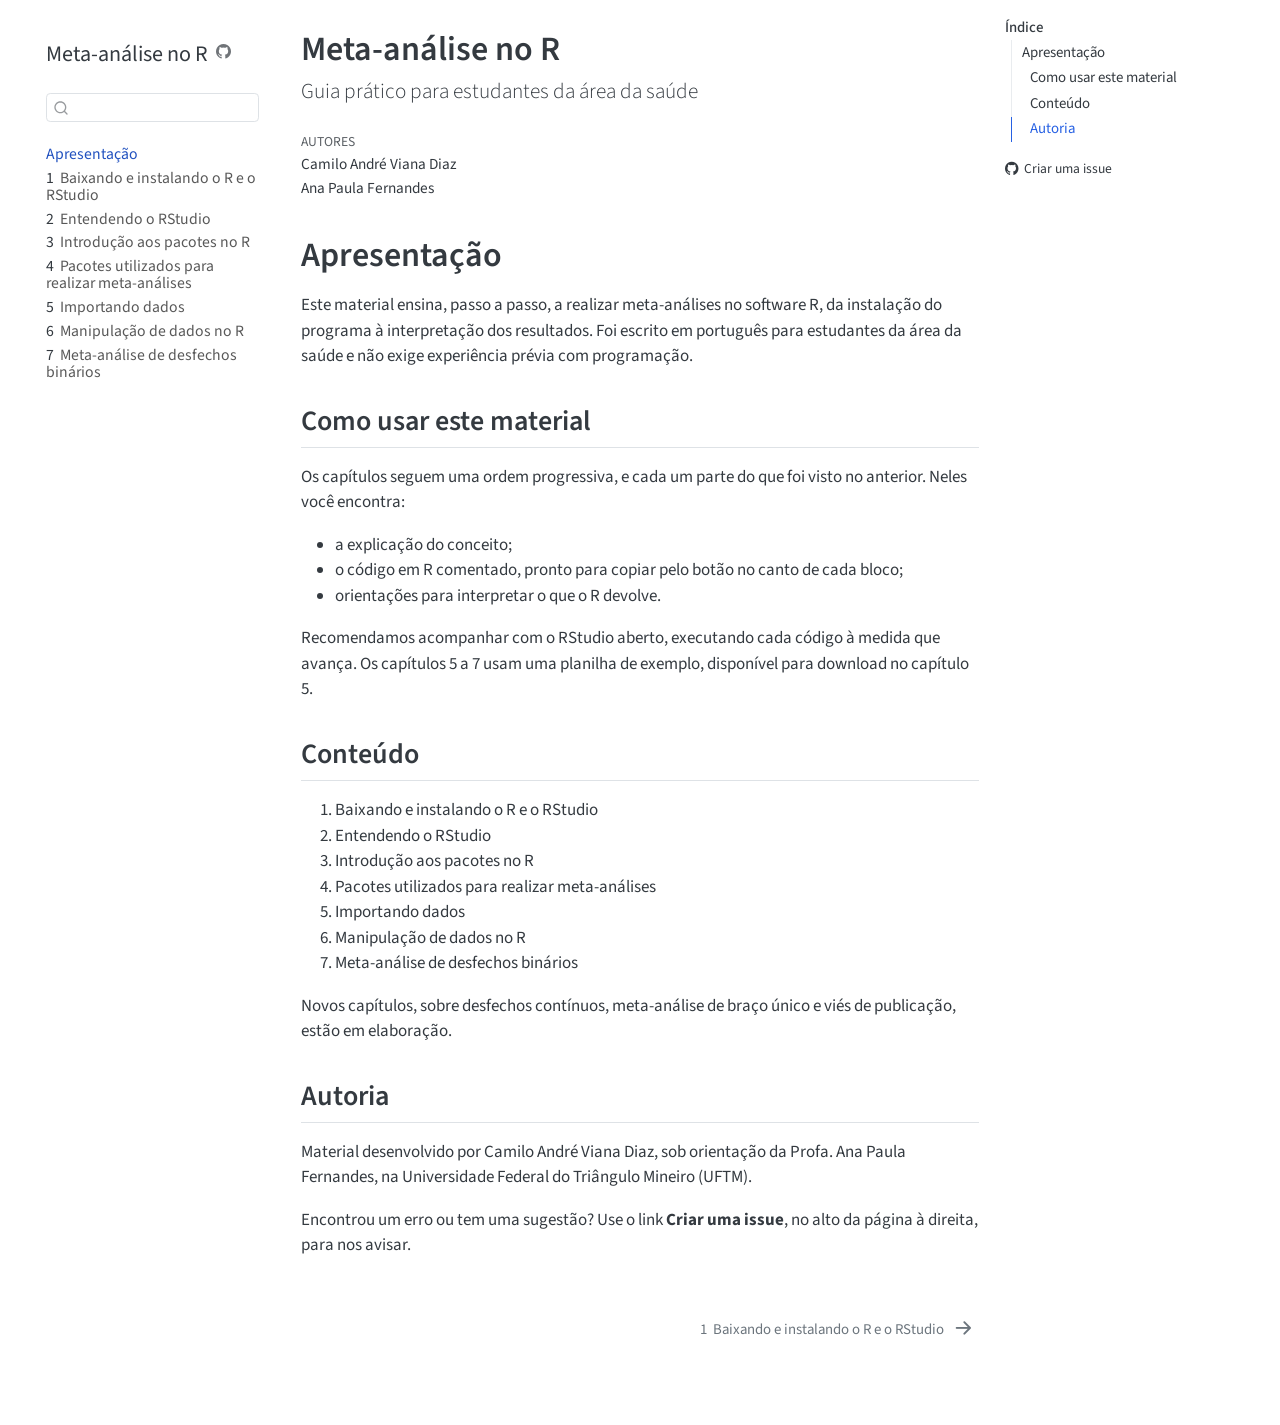
==== index.html @ 26a284e3 "Built site for gh-pages" ====
<!DOCTYPE html>
<html xmlns="http://www.w3.org/1999/xhtml" lang="pt" xml:lang="pt"><head>

<meta charset="utf-8">
<meta name="generator" content="quarto-1.8.25">

<meta name="viewport" content="width=device-width, initial-scale=1.0, user-scalable=yes">

<meta name="author" content="Camilo André Viana Diaz">
<meta name="author" content="Ana Paula Fernandes">

<title>Meta-análise no R</title>
<style>
code{white-space: pre-wrap;}
span.smallcaps{font-variant: small-caps;}
div.columns{display: flex; gap: min(4vw, 1.5em);}
div.column{flex: auto; overflow-x: auto;}
div.hanging-indent{margin-left: 1.5em; text-indent: -1.5em;}
ul.task-list{list-style: none;}
ul.task-list li input[type="checkbox"] {
  width: 0.8em;
  margin: 0 0.8em 0.2em -1em; /* quarto-specific, see https://github.com/quarto-dev/quarto-cli/issues/4556 */ 
  vertical-align: middle;
}
</style>


<script src="site_libs/quarto-nav/quarto-nav.js"></script>
<script src="site_libs/quarto-nav/headroom.min.js"></script>
<script src="site_libs/clipboard/clipboard.min.js"></script>
<script src="site_libs/quarto-search/autocomplete.umd.js"></script>
<script src="site_libs/quarto-search/fuse.min.js"></script>
<script src="site_libs/quarto-search/quarto-search.js"></script>
<meta name="quarto:offset" content="./">
<link href="./cap01-instalando-r-rstudio.html" rel="next">
<script src="site_libs/quarto-html/quarto.js" type="module"></script>
<script src="site_libs/quarto-html/tabsets/tabsets.js" type="module"></script>
<script src="site_libs/quarto-html/axe/axe-check.js" type="module"></script>
<script src="site_libs/quarto-html/popper.min.js"></script>
<script src="site_libs/quarto-html/tippy.umd.min.js"></script>
<script src="site_libs/quarto-html/anchor.min.js"></script>
<link href="site_libs/quarto-html/tippy.css" rel="stylesheet">
<link href="site_libs/quarto-html/quarto-syntax-highlighting-7b89279ff1a6dce999919e0e67d4d9ec.css" rel="stylesheet" id="quarto-text-highlighting-styles">
<script src="site_libs/bootstrap/bootstrap.min.js"></script>
<link href="site_libs/bootstrap/bootstrap-icons.css" rel="stylesheet">
<link href="site_libs/bootstrap/bootstrap-bf8030b5a8b8f2de5bceddfb8bf38a1d.min.css" rel="stylesheet" append-hash="true" id="quarto-bootstrap" data-mode="light">
<script id="quarto-search-options" type="application/json">{
  "location": "sidebar",
  "copy-button": false,
  "collapse-after": 3,
  "panel-placement": "start",
  "type": "textbox",
  "limit": 50,
  "keyboard-shortcut": [
    "f",
    "/",
    "s"
  ],
  "show-item-context": false,
  "language": {
    "search-no-results-text": "Nenhum resultado",
    "search-matching-documents-text": "documentos correspondentes",
    "search-copy-link-title": "Copiar link para a busca",
    "search-hide-matches-text": "Esconder correspondências adicionais",
    "search-more-match-text": "mais correspondência neste documento",
    "search-more-matches-text": "mais correspondências neste documento",
    "search-clear-button-title": "Limpar",
    "search-text-placeholder": "",
    "search-detached-cancel-button-title": "Cancelar",
    "search-submit-button-title": "Enviar",
    "search-label": "Procurar"
  }
}</script>


</head>

<body class="nav-sidebar floating quarto-light">

<div id="quarto-search-results"></div>
  <header id="quarto-header" class="headroom fixed-top">
  <nav class="quarto-secondary-nav">
    <div class="container-fluid d-flex">
      <button type="button" class="quarto-btn-toggle btn" data-bs-toggle="collapse" role="button" data-bs-target=".quarto-sidebar-collapse-item" aria-controls="quarto-sidebar" aria-expanded="false" aria-label="Alternar barra lateral" onclick="if (window.quartoToggleHeadroom) { window.quartoToggleHeadroom(); }">
        <i class="bi bi-layout-text-sidebar-reverse"></i>
      </button>
        <nav class="quarto-page-breadcrumbs" aria-label="breadcrumb"><ol class="breadcrumb"><li class="breadcrumb-item"><a href="./index.html">Apresentação</a></li></ol></nav>
        <a class="flex-grow-1" role="navigation" data-bs-toggle="collapse" data-bs-target=".quarto-sidebar-collapse-item" aria-controls="quarto-sidebar" aria-expanded="false" aria-label="Alternar barra lateral" onclick="if (window.quartoToggleHeadroom) { window.quartoToggleHeadroom(); }">      
        </a>
      <button type="button" class="btn quarto-search-button" aria-label="Procurar" onclick="window.quartoOpenSearch();">
        <i class="bi bi-search"></i>
      </button>
    </div>
  </nav>
</header>
<!-- content -->
<div id="quarto-content" class="quarto-container page-columns page-rows-contents page-layout-article">
<!-- sidebar -->
  <nav id="quarto-sidebar" class="sidebar collapse collapse-horizontal quarto-sidebar-collapse-item sidebar-navigation floating overflow-auto">
    <div class="pt-lg-2 mt-2 text-left sidebar-header sidebar-header-stacked">
      <a href="./index.html" class="sidebar-logo-link">
      </a>
    <div class="sidebar-title mb-0 py-0">
      <a href="./">Meta-análise no R</a> 
        <div class="sidebar-tools-main">
    <a href="https://github.com/metanalise-r/metanalise-r.github.io" title="Código fonte" class="quarto-navigation-tool px-1" aria-label="Código fonte"><i class="bi bi-github"></i></a>
</div>
    </div>
      </div>
        <div class="mt-2 flex-shrink-0 align-items-center">
        <div class="sidebar-search">
        <div id="quarto-search" class="" title="Procurar"></div>
        </div>
        </div>
    <div class="sidebar-menu-container"> 
    <ul class="list-unstyled mt-1">
        <li class="sidebar-item">
  <div class="sidebar-item-container"> 
  <a href="./index.html" class="sidebar-item-text sidebar-link active">
 <span class="menu-text">Apresentação</span></a>
  </div>
</li>
        <li class="sidebar-item">
  <div class="sidebar-item-container"> 
  <a href="./cap01-instalando-r-rstudio.html" class="sidebar-item-text sidebar-link">
 <span class="menu-text"><span class="chapter-number">1</span>&nbsp; <span class="chapter-title">Baixando e instalando o R e o RStudio</span></span></a>
  </div>
</li>
        <li class="sidebar-item">
  <div class="sidebar-item-container"> 
  <a href="./cap02-entendendo-rstudio.html" class="sidebar-item-text sidebar-link">
 <span class="menu-text"><span class="chapter-number">2</span>&nbsp; <span class="chapter-title">Entendendo o RStudio</span></span></a>
  </div>
</li>
        <li class="sidebar-item">
  <div class="sidebar-item-container"> 
  <a href="./cap03-introducao-pacotes.html" class="sidebar-item-text sidebar-link">
 <span class="menu-text"><span class="chapter-number">3</span>&nbsp; <span class="chapter-title">Introdução aos pacotes no R</span></span></a>
  </div>
</li>
        <li class="sidebar-item">
  <div class="sidebar-item-container"> 
  <a href="./cap04-pacotes-metanalise.html" class="sidebar-item-text sidebar-link">
 <span class="menu-text"><span class="chapter-number">4</span>&nbsp; <span class="chapter-title">Pacotes utilizados para realizar meta-análises</span></span></a>
  </div>
</li>
        <li class="sidebar-item">
  <div class="sidebar-item-container"> 
  <a href="./cap05-importando-dados.html" class="sidebar-item-text sidebar-link">
 <span class="menu-text"><span class="chapter-number">5</span>&nbsp; <span class="chapter-title">Importando dados</span></span></a>
  </div>
</li>
        <li class="sidebar-item">
  <div class="sidebar-item-container"> 
  <a href="./cap06-manipulacao-dados.html" class="sidebar-item-text sidebar-link">
 <span class="menu-text"><span class="chapter-number">6</span>&nbsp; <span class="chapter-title">Manipulação de dados no R</span></span></a>
  </div>
</li>
        <li class="sidebar-item">
  <div class="sidebar-item-container"> 
  <a href="./cap07-metanalise-binarios.html" class="sidebar-item-text sidebar-link">
 <span class="menu-text"><span class="chapter-number">7</span>&nbsp; <span class="chapter-title">Meta-análise de desfechos binários</span></span></a>
  </div>
</li>
    </ul>
    </div>
</nav>
<div id="quarto-sidebar-glass" class="quarto-sidebar-collapse-item" data-bs-toggle="collapse" data-bs-target=".quarto-sidebar-collapse-item"></div>
<!-- margin-sidebar -->
    <div id="quarto-margin-sidebar" class="sidebar margin-sidebar">
        <nav id="TOC" role="doc-toc" class="toc-active">
    <h2 id="toc-title">Índice</h2>
   
  <ul>
  <li><a href="#apresentação" id="toc-apresentação" class="nav-link active" data-scroll-target="#apresentação">Apresentação</a>
  <ul class="collapse">
  <li><a href="#como-usar-este-material" id="toc-como-usar-este-material" class="nav-link" data-scroll-target="#como-usar-este-material">Como usar este material</a></li>
  <li><a href="#conteúdo" id="toc-conteúdo" class="nav-link" data-scroll-target="#conteúdo">Conteúdo</a></li>
  <li><a href="#autoria" id="toc-autoria" class="nav-link" data-scroll-target="#autoria">Autoria</a></li>
  </ul></li>
  </ul>
<div class="toc-actions"><ul><li><a href="https://github.com/metanalise-r/metanalise-r.github.io/issues/new" class="toc-action"><i class="bi bi-github"></i>Criar uma issue</a></li></ul></div></nav>
    </div>
<!-- main -->
<main class="content" id="quarto-document-content">

<header id="title-block-header" class="quarto-title-block default">
<div class="quarto-title">
<h1 class="title">Meta-análise no R</h1>
<p class="subtitle lead">Guia prático para estudantes da área da saúde</p>
</div>



<div class="quarto-title-meta">

    <div>
    <div class="quarto-title-meta-heading">Autores</div>
    <div class="quarto-title-meta-contents">
             <p>Camilo André Viana Diaz </p>
             <p>Ana Paula Fernandes </p>
          </div>
  </div>
    
  
    
  </div>
  


</header>


<section id="apresentação" class="level1 unnumbered">
<h1 class="unnumbered">Apresentação</h1>
<p>Este material ensina, passo a passo, a realizar meta-análises no software R, da instalação do programa à interpretação dos resultados. Foi escrito em português para estudantes da área da saúde e não exige experiência prévia com programação.</p>
<section id="como-usar-este-material" class="level2">
<h2 class="anchored" data-anchor-id="como-usar-este-material">Como usar este material</h2>
<p>Os capítulos seguem uma ordem progressiva, e cada um parte do que foi visto no anterior. Neles você encontra:</p>
<ul>
<li>a explicação do conceito;</li>
<li>o código em R comentado, pronto para copiar pelo botão no canto de cada bloco;</li>
<li>orientações para interpretar o que o R devolve.</li>
</ul>
<p>Recomendamos acompanhar com o RStudio aberto, executando cada código à medida que avança. Os capítulos 5 a 7 usam uma planilha de exemplo, disponível para download no capítulo 5.</p>
</section>
<section id="conteúdo" class="level2">
<h2 class="anchored" data-anchor-id="conteúdo">Conteúdo</h2>
<ol type="1">
<li>Baixando e instalando o R e o RStudio</li>
<li>Entendendo o RStudio</li>
<li>Introdução aos pacotes no R</li>
<li>Pacotes utilizados para realizar meta-análises</li>
<li>Importando dados</li>
<li>Manipulação de dados no R</li>
<li>Meta-análise de desfechos binários</li>
</ol>
<p>Novos capítulos, sobre desfechos contínuos, meta-análise de braço único e viés de publicação, estão em elaboração.</p>
</section>
<section id="autoria" class="level2">
<h2 class="anchored" data-anchor-id="autoria">Autoria</h2>
<p>Material desenvolvido por Camilo André Viana Diaz, sob orientação da Profa. Ana Paula Fernandes, na Universidade Federal do Triângulo Mineiro (UFTM).</p>
<p>Encontrou um erro ou tem uma sugestão? Use o link <strong>Criar uma issue</strong>, no alto da página à direita, para nos avisar.</p>


</section>
</section>

</main> <!-- /main -->
<script id="quarto-html-after-body" type="application/javascript">
  window.document.addEventListener("DOMContentLoaded", function (event) {
    const icon = "";
    const anchorJS = new window.AnchorJS();
    anchorJS.options = {
      placement: 'right',
      icon: icon
    };
    anchorJS.add('.anchored');
    const isCodeAnnotation = (el) => {
      for (const clz of el.classList) {
        if (clz.startsWith('code-annotation-')) {                     
          return true;
        }
      }
      return false;
    }
    const onCopySuccess = function(e) {
      // button target
      const button = e.trigger;
      // don't keep focus
      button.blur();
      // flash "checked"
      button.classList.add('code-copy-button-checked');
      var currentTitle = button.getAttribute("title");
      button.setAttribute("title", "Copiada");
      let tooltip;
      if (window.bootstrap) {
        button.setAttribute("data-bs-toggle", "tooltip");
        button.setAttribute("data-bs-placement", "left");
        button.setAttribute("data-bs-title", "Copiada");
        tooltip = new bootstrap.Tooltip(button, 
          { trigger: "manual", 
            customClass: "code-copy-button-tooltip",
            offset: [0, -8]});
        tooltip.show();    
      }
      setTimeout(function() {
        if (tooltip) {
          tooltip.hide();
          button.removeAttribute("data-bs-title");
          button.removeAttribute("data-bs-toggle");
          button.removeAttribute("data-bs-placement");
        }
        button.setAttribute("title", currentTitle);
        button.classList.remove('code-copy-button-checked');
      }, 1000);
      // clear code selection
      e.clearSelection();
    }
    const getTextToCopy = function(trigger) {
      const outerScaffold = trigger.parentElement.cloneNode(true);
      const codeEl = outerScaffold.querySelector('code');
      for (const childEl of codeEl.children) {
        if (isCodeAnnotation(childEl)) {
          childEl.remove();
        }
      }
      return codeEl.innerText;
    }
    const clipboard = new window.ClipboardJS('.code-copy-button:not([data-in-quarto-modal])', {
      text: getTextToCopy
    });
    clipboard.on('success', onCopySuccess);
    if (window.document.getElementById('quarto-embedded-source-code-modal')) {
      const clipboardModal = new window.ClipboardJS('.code-copy-button[data-in-quarto-modal]', {
        text: getTextToCopy,
        container: window.document.getElementById('quarto-embedded-source-code-modal')
      });
      clipboardModal.on('success', onCopySuccess);
    }
      var localhostRegex = new RegExp(/^(?:http|https):\/\/localhost\:?[0-9]*\//);
      var mailtoRegex = new RegExp(/^mailto:/);
        var filterRegex = new RegExp("https:\/\/metanalise-r\.github\.io");
      var isInternal = (href) => {
          return filterRegex.test(href) || localhostRegex.test(href) || mailtoRegex.test(href);
      }
      // Inspect non-navigation links and adorn them if external
     var links = window.document.querySelectorAll('a[href]:not(.nav-link):not(.navbar-brand):not(.toc-action):not(.sidebar-link):not(.sidebar-item-toggle):not(.pagination-link):not(.no-external):not([aria-hidden]):not(.dropdown-item):not(.quarto-navigation-tool):not(.about-link)');
      for (var i=0; i<links.length; i++) {
        const link = links[i];
        if (!isInternal(link.href)) {
          // undo the damage that might have been done by quarto-nav.js in the case of
          // links that we want to consider external
          if (link.dataset.originalHref !== undefined) {
            link.href = link.dataset.originalHref;
          }
        }
      }
    function tippyHover(el, contentFn, onTriggerFn, onUntriggerFn) {
      const config = {
        allowHTML: true,
        maxWidth: 500,
        delay: 100,
        arrow: false,
        appendTo: function(el) {
            return el.parentElement;
        },
        interactive: true,
        interactiveBorder: 10,
        theme: 'quarto',
        placement: 'bottom-start',
      };
      if (contentFn) {
        config.content = contentFn;
      }
      if (onTriggerFn) {
        config.onTrigger = onTriggerFn;
      }
      if (onUntriggerFn) {
        config.onUntrigger = onUntriggerFn;
      }
      window.tippy(el, config); 
    }
    const noterefs = window.document.querySelectorAll('a[role="doc-noteref"]');
    for (var i=0; i<noterefs.length; i++) {
      const ref = noterefs[i];
      tippyHover(ref, function() {
        // use id or data attribute instead here
        let href = ref.getAttribute('data-footnote-href') || ref.getAttribute('href');
        try { href = new URL(href).hash; } catch {}
        const id = href.replace(/^#\/?/, "");
        const note = window.document.getElementById(id);
        if (note) {
          return note.innerHTML;
        } else {
          return "";
        }
      });
    }
    const xrefs = window.document.querySelectorAll('a.quarto-xref');
    const processXRef = (id, note) => {
      // Strip column container classes
      const stripColumnClz = (el) => {
        el.classList.remove("page-full", "page-columns");
        if (el.children) {
          for (const child of el.children) {
            stripColumnClz(child);
          }
        }
      }
      stripColumnClz(note)
      if (id === null || id.startsWith('sec-')) {
        // Special case sections, only their first couple elements
        const container = document.createElement("div");
        if (note.children && note.children.length > 2) {
          container.appendChild(note.children[0].cloneNode(true));
          for (let i = 1; i < note.children.length; i++) {
            const child = note.children[i];
            if (child.tagName === "P" && child.innerText === "") {
              continue;
            } else {
              container.appendChild(child.cloneNode(true));
              break;
            }
          }
          if (window.Quarto?.typesetMath) {
            window.Quarto.typesetMath(container);
          }
          return container.innerHTML
        } else {
          if (window.Quarto?.typesetMath) {
            window.Quarto.typesetMath(note);
          }
          return note.innerHTML;
        }
      } else {
        // Remove any anchor links if they are present
        const anchorLink = note.querySelector('a.anchorjs-link');
        if (anchorLink) {
          anchorLink.remove();
        }
        if (window.Quarto?.typesetMath) {
          window.Quarto.typesetMath(note);
        }
        if (note.classList.contains("callout")) {
          return note.outerHTML;
        } else {
          return note.innerHTML;
        }
      }
    }
    for (var i=0; i<xrefs.length; i++) {
      const xref = xrefs[i];
      tippyHover(xref, undefined, function(instance) {
        instance.disable();
        let url = xref.getAttribute('href');
        let hash = undefined; 
        if (url.startsWith('#')) {
          hash = url;
        } else {
          try { hash = new URL(url).hash; } catch {}
        }
        if (hash) {
          const id = hash.replace(/^#\/?/, "");
          const note = window.document.getElementById(id);
          if (note !== null) {
            try {
              const html = processXRef(id, note.cloneNode(true));
              instance.setContent(html);
            } finally {
              instance.enable();
              instance.show();
            }
          } else {
            // See if we can fetch this
            fetch(url.split('#')[0])
            .then(res => res.text())
            .then(html => {
              const parser = new DOMParser();
              const htmlDoc = parser.parseFromString(html, "text/html");
              const note = htmlDoc.getElementById(id);
              if (note !== null) {
                const html = processXRef(id, note);
                instance.setContent(html);
              } 
            }).finally(() => {
              instance.enable();
              instance.show();
            });
          }
        } else {
          // See if we can fetch a full url (with no hash to target)
          // This is a special case and we should probably do some content thinning / targeting
          fetch(url)
          .then(res => res.text())
          .then(html => {
            const parser = new DOMParser();
            const htmlDoc = parser.parseFromString(html, "text/html");
            const note = htmlDoc.querySelector('main.content');
            if (note !== null) {
              // This should only happen for chapter cross references
              // (since there is no id in the URL)
              // remove the first header
              if (note.children.length > 0 && note.children[0].tagName === "HEADER") {
                note.children[0].remove();
              }
              const html = processXRef(null, note);
              instance.setContent(html);
            } 
          }).finally(() => {
            instance.enable();
            instance.show();
          });
        }
      }, function(instance) {
      });
    }
        let selectedAnnoteEl;
        const selectorForAnnotation = ( cell, annotation) => {
          let cellAttr = 'data-code-cell="' + cell + '"';
          let lineAttr = 'data-code-annotation="' +  annotation + '"';
          const selector = 'span[' + cellAttr + '][' + lineAttr + ']';
          return selector;
        }
        const selectCodeLines = (annoteEl) => {
          const doc = window.document;
          const targetCell = annoteEl.getAttribute("data-target-cell");
          const targetAnnotation = annoteEl.getAttribute("data-target-annotation");
          const annoteSpan = window.document.querySelector(selectorForAnnotation(targetCell, targetAnnotation));
          const lines = annoteSpan.getAttribute("data-code-lines").split(",");
          const lineIds = lines.map((line) => {
            return targetCell + "-" + line;
          })
          let top = null;
          let height = null;
          let parent = null;
          if (lineIds.length > 0) {
              //compute the position of the single el (top and bottom and make a div)
              const el = window.document.getElementById(lineIds[0]);
              top = el.offsetTop;
              height = el.offsetHeight;
              parent = el.parentElement.parentElement;
            if (lineIds.length > 1) {
              const lastEl = window.document.getElementById(lineIds[lineIds.length - 1]);
              const bottom = lastEl.offsetTop + lastEl.offsetHeight;
              height = bottom - top;
            }
            if (top !== null && height !== null && parent !== null) {
              // cook up a div (if necessary) and position it 
              let div = window.document.getElementById("code-annotation-line-highlight");
              if (div === null) {
                div = window.document.createElement("div");
                div.setAttribute("id", "code-annotation-line-highlight");
                div.style.position = 'absolute';
                parent.appendChild(div);
              }
              div.style.top = top - 2 + "px";
              div.style.height = height + 4 + "px";
              div.style.left = 0;
              let gutterDiv = window.document.getElementById("code-annotation-line-highlight-gutter");
              if (gutterDiv === null) {
                gutterDiv = window.document.createElement("div");
                gutterDiv.setAttribute("id", "code-annotation-line-highlight-gutter");
                gutterDiv.style.position = 'absolute';
                const codeCell = window.document.getElementById(targetCell);
                const gutter = codeCell.querySelector('.code-annotation-gutter');
                gutter.appendChild(gutterDiv);
              }
              gutterDiv.style.top = top - 2 + "px";
              gutterDiv.style.height = height + 4 + "px";
            }
            selectedAnnoteEl = annoteEl;
          }
        };
        const unselectCodeLines = () => {
          const elementsIds = ["code-annotation-line-highlight", "code-annotation-line-highlight-gutter"];
          elementsIds.forEach((elId) => {
            const div = window.document.getElementById(elId);
            if (div) {
              div.remove();
            }
          });
          selectedAnnoteEl = undefined;
        };
          // Handle positioning of the toggle
      window.addEventListener(
        "resize",
        throttle(() => {
          elRect = undefined;
          if (selectedAnnoteEl) {
            selectCodeLines(selectedAnnoteEl);
          }
        }, 10)
      );
      function throttle(fn, ms) {
      let throttle = false;
      let timer;
        return (...args) => {
          if(!throttle) { // first call gets through
              fn.apply(this, args);
              throttle = true;
          } else { // all the others get throttled
              if(timer) clearTimeout(timer); // cancel #2
              timer = setTimeout(() => {
                fn.apply(this, args);
                timer = throttle = false;
              }, ms);
          }
        };
      }
        // Attach click handler to the DT
        const annoteDls = window.document.querySelectorAll('dt[data-target-cell]');
        for (const annoteDlNode of annoteDls) {
          annoteDlNode.addEventListener('click', (event) => {
            const clickedEl = event.target;
            if (clickedEl !== selectedAnnoteEl) {
              unselectCodeLines();
              const activeEl = window.document.querySelector('dt[data-target-cell].code-annotation-active');
              if (activeEl) {
                activeEl.classList.remove('code-annotation-active');
              }
              selectCodeLines(clickedEl);
              clickedEl.classList.add('code-annotation-active');
            } else {
              // Unselect the line
              unselectCodeLines();
              clickedEl.classList.remove('code-annotation-active');
            }
          });
        }
    const findCites = (el) => {
      const parentEl = el.parentElement;
      if (parentEl) {
        const cites = parentEl.dataset.cites;
        if (cites) {
          return {
            el,
            cites: cites.split(' ')
          };
        } else {
          return findCites(el.parentElement)
        }
      } else {
        return undefined;
      }
    };
    var bibliorefs = window.document.querySelectorAll('a[role="doc-biblioref"]');
    for (var i=0; i<bibliorefs.length; i++) {
      const ref = bibliorefs[i];
      const citeInfo = findCites(ref);
      if (citeInfo) {
        tippyHover(citeInfo.el, function() {
          var popup = window.document.createElement('div');
          citeInfo.cites.forEach(function(cite) {
            var citeDiv = window.document.createElement('div');
            citeDiv.classList.add('hanging-indent');
            citeDiv.classList.add('csl-entry');
            var biblioDiv = window.document.getElementById('ref-' + cite);
            if (biblioDiv) {
              citeDiv.innerHTML = biblioDiv.innerHTML;
            }
            popup.appendChild(citeDiv);
          });
          return popup.innerHTML;
        });
      }
    }
  });
  </script>
<nav class="page-navigation">
  <div class="nav-page nav-page-previous">
  </div>
  <div class="nav-page nav-page-next">
      <a href="./cap01-instalando-r-rstudio.html" class="pagination-link" aria-label="Baixando e instalando o R e o RStudio">
        <span class="nav-page-text"><span class="chapter-number">1</span>&nbsp; <span class="chapter-title">Baixando e instalando o R e o RStudio</span></span> <i class="bi bi-arrow-right-short"></i>
      </a>
  </div>
</nav>
</div> <!-- /content -->




<footer class="footer"><div class="nav-footer"><div class="nav-footer-center"><div class="toc-actions d-sm-block d-md-none"><ul><li><a href="https://github.com/metanalise-r/metanalise-r.github.io/issues/new" class="toc-action"><i class="bi bi-github"></i>Criar uma issue</a></li></ul></div></div></div></footer></body></html>
---- site_libs/quarto-html/tippy.css ----
.tippy-box[data-animation=fade][data-state=hidden]{opacity:0}[data-tippy-root]{max-width:calc(100vw - 10px)}.tippy-box{position:relative;background-color:#333;color:#fff;border-radius:4px;font-size:14px;line-height:1.4;white-space:normal;outline:0;transition-property:transform,visibility,opacity}.tippy-box[data-placement^=top]>.tippy-arrow{bottom:0}.tippy-box[data-placement^=top]>.tippy-arrow:before{bottom:-7px;left:0;border-width:8px 8px 0;border-top-color:initial;transform-origin:center top}.tippy-box[data-placement^=bottom]>.tippy-arrow{top:0}.tippy-box[data-placement^=bottom]>.tippy-arrow:before{top:-7px;left:0;border-width:0 8px 8px;border-bottom-color:initial;transform-origin:center bottom}.tippy-box[data-placement^=left]>.tippy-arrow{right:0}.tippy-box[data-placement^=left]>.tippy-arrow:before{border-width:8px 0 8px 8px;border-left-color:initial;right:-7px;transform-origin:center left}.tippy-box[data-placement^=right]>.tippy-arrow{left:0}.tippy-box[data-placement^=right]>.tippy-arrow:before{left:-7px;border-width:8px 8px 8px 0;border-right-color:initial;transform-origin:center right}.tippy-box[data-inertia][data-state=visible]{transition-timing-function:cubic-bezier(.54,1.5,.38,1.11)}.tippy-arrow{width:16px;height:16px;color:#333}.tippy-arrow:before{content:"";position:absolute;border-color:transparent;border-style:solid}.tippy-content{position:relative;padding:5px 9px;z-index:1}
---- site_libs/quarto-html/quarto-syntax-highlighting-7b89279ff1a6dce999919e0e67d4d9ec.css ----
/* quarto syntax highlight colors */
:root {
  --quarto-hl-ot-color: #003B4F;
  --quarto-hl-at-color: #657422;
  --quarto-hl-ss-color: #20794D;
  --quarto-hl-an-color: #5E5E5E;
  --quarto-hl-fu-color: #4758AB;
  --quarto-hl-st-color: #20794D;
  --quarto-hl-cf-color: #003B4F;
  --quarto-hl-op-color: #5E5E5E;
  --quarto-hl-er-color: #AD0000;
  --quarto-hl-bn-color: #AD0000;
  --quarto-hl-al-color: #AD0000;
  --quarto-hl-va-color: #111111;
  --quarto-hl-bu-color: inherit;
  --quarto-hl-ex-color: inherit;
  --quarto-hl-pp-color: #AD0000;
  --quarto-hl-in-color: #5E5E5E;
  --quarto-hl-vs-color: #20794D;
  --quarto-hl-wa-color: #5E5E5E;
  --quarto-hl-do-color: #5E5E5E;
  --quarto-hl-im-color: #00769E;
  --quarto-hl-ch-color: #20794D;
  --quarto-hl-dt-color: #AD0000;
  --quarto-hl-fl-color: #AD0000;
  --quarto-hl-co-color: #5E5E5E;
  --quarto-hl-cv-color: #5E5E5E;
  --quarto-hl-cn-color: #8f5902;
  --quarto-hl-sc-color: #5E5E5E;
  --quarto-hl-dv-color: #AD0000;
  --quarto-hl-kw-color: #003B4F;
}

/* other quarto variables */
:root {
  --quarto-font-monospace: SFMono-Regular, Menlo, Monaco, Consolas, "Liberation Mono", "Courier New", monospace;
}

/* syntax highlight based on Pandoc's rules */
pre > code.sourceCode > span {
  color: #003B4F;
}

code.sourceCode > span {
  color: #003B4F;
}

div.sourceCode,
div.sourceCode pre.sourceCode {
  color: #003B4F;
}

/* Normal */
code span {
  color: #003B4F;
}

/* Alert */
code span.al {
  color: #AD0000;
  font-style: inherit;
}

/* Annotation */
code span.an {
  color: #5E5E5E;
  font-style: inherit;
}

/* Attribute */
code span.at {
  color: #657422;
  font-style: inherit;
}

/* BaseN */
code span.bn {
  color: #AD0000;
  font-style: inherit;
}

/* BuiltIn */
code span.bu {
  font-style: inherit;
}

/* ControlFlow */
code span.cf {
  color: #003B4F;
  font-weight: bold;
  font-style: inherit;
}

/* Char */
code span.ch {
  color: #20794D;
  font-style: inherit;
}

/* Constant */
code span.cn {
  color: #8f5902;
  font-style: inherit;
}

/* Comment */
code span.co {
  color: #5E5E5E;
  font-style: inherit;
}

/* CommentVar */
code span.cv {
  color: #5E5E5E;
  font-style: italic;
}

/* Documentation */
code span.do {
  color: #5E5E5E;
  font-style: italic;
}

/* DataType */
code span.dt {
  color: #AD0000;
  font-style: inherit;
}

/* DecVal */
code span.dv {
  color: #AD0000;
  font-style: inherit;
}

/* Error */
code span.er {
  color: #AD0000;
  font-style: inherit;
}

/* Extension */
code span.ex {
  font-style: inherit;
}

/* Float */
code span.fl {
  color: #AD0000;
  font-style: inherit;
}

/* Function */
code span.fu {
  color: #4758AB;
  font-style: inherit;
}

/* Import */
code span.im {
  color: #00769E;
  font-style: inherit;
}

/* Information */
code span.in {
  color: #5E5E5E;
  font-style: inherit;
}

/* Keyword */
code span.kw {
  color: #003B4F;
  font-weight: bold;
  font-style: inherit;
}

/* Operator */
code span.op {
  color: #5E5E5E;
  font-style: inherit;
}

/* Other */
code span.ot {
  color: #003B4F;
  font-style: inherit;
}

/* Preprocessor */
code span.pp {
  color: #AD0000;
  font-style: inherit;
}

/* SpecialChar */
code span.sc {
  color: #5E5E5E;
  font-style: inherit;
}

/* SpecialString */
code span.ss {
  color: #20794D;
  font-style: inherit;
}

/* String */
code span.st {
  color: #20794D;
  font-style: inherit;
}

/* Variable */
code span.va {
  color: #111111;
  font-style: inherit;
}

/* VerbatimString */
code span.vs {
  color: #20794D;
  font-style: inherit;
}

/* Warning */
code span.wa {
  color: #5E5E5E;
  font-style: italic;
}

.prevent-inlining {
  content: "</";
}

/*# sourceMappingURL=3944bc705cfaf4c80e56f77c5205168a.css.map */
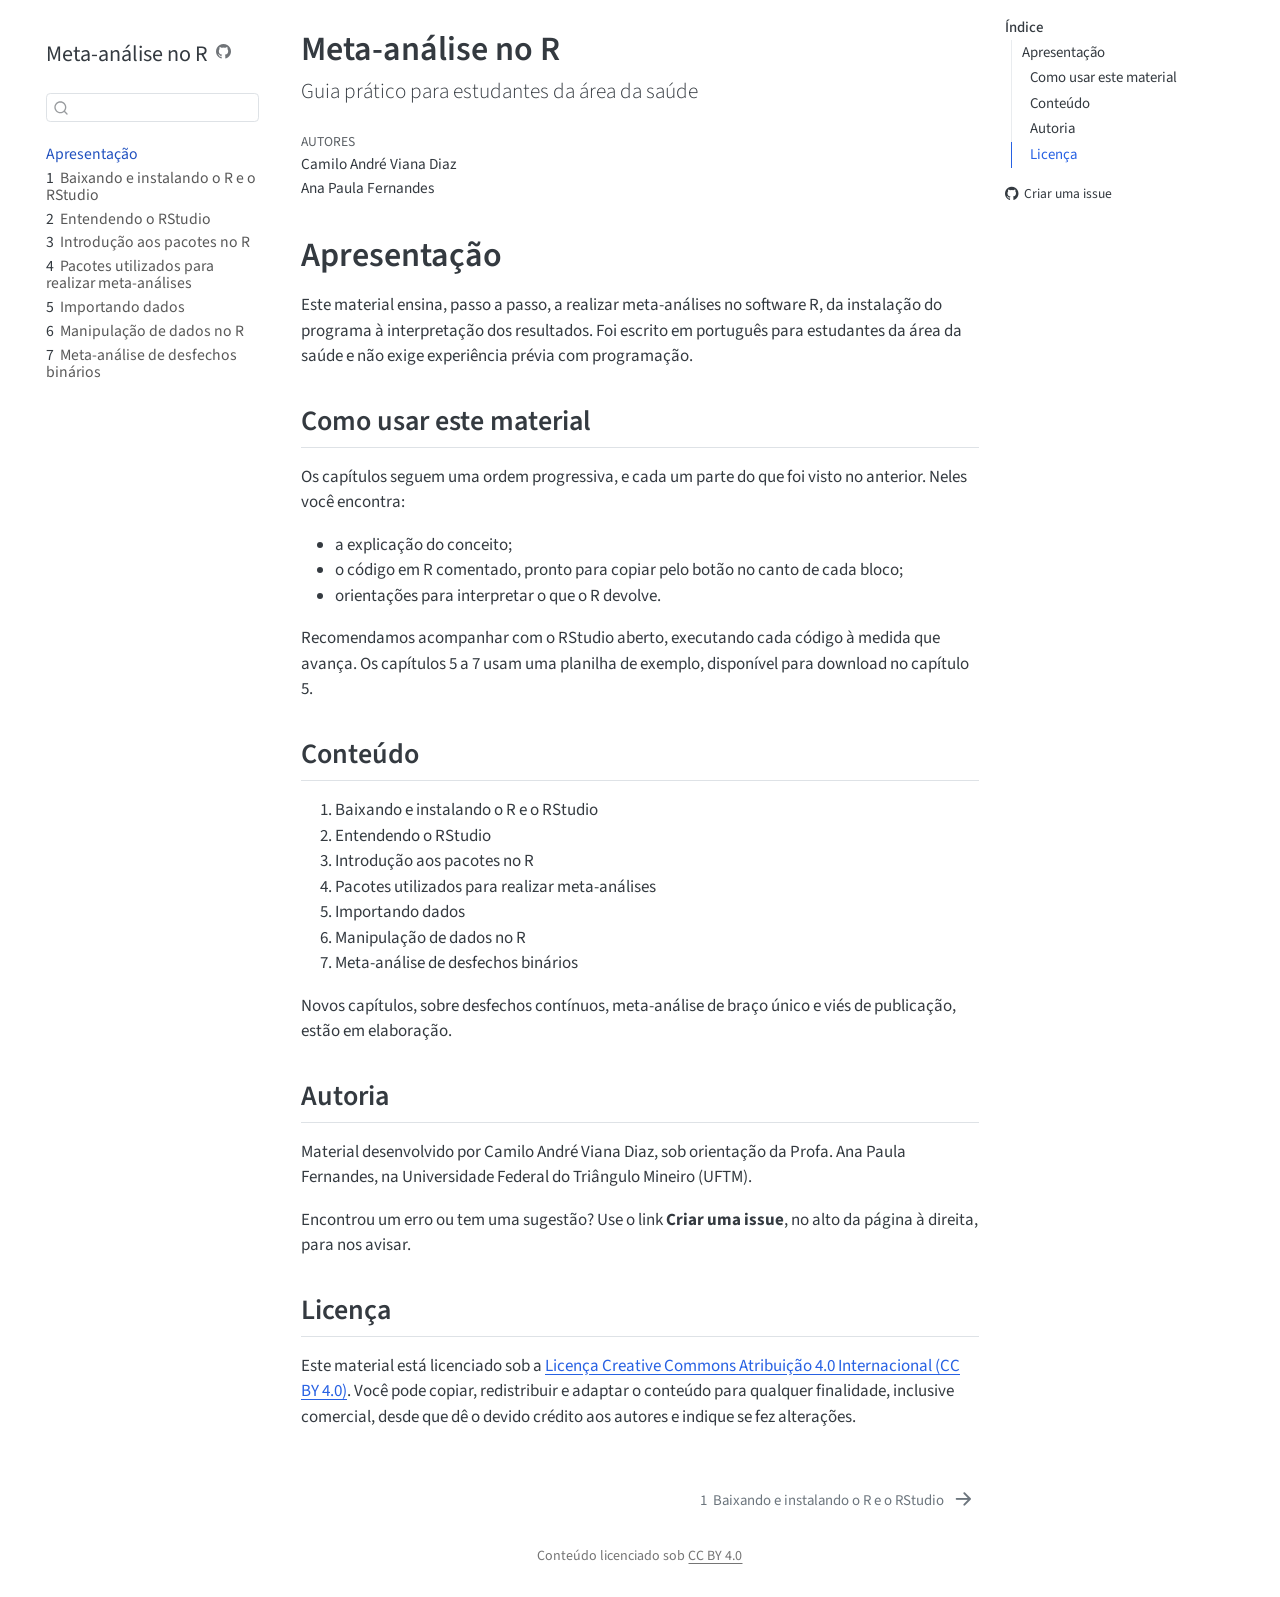
==== commit 40fa4c8c: "Built site for gh-pages" ====
--- a/index.html
+++ b/index.html
@@ -177,6 +177,7 @@
   <li><a href="#como-usar-este-material" id="toc-como-usar-este-material" class="nav-link" data-scroll-target="#como-usar-este-material">Como usar este material</a></li>
   <li><a href="#conteúdo" id="toc-conteúdo" class="nav-link" data-scroll-target="#conteúdo">Conteúdo</a></li>
   <li><a href="#autoria" id="toc-autoria" class="nav-link" data-scroll-target="#autoria">Autoria</a></li>
+  <li><a href="#licença" id="toc-licença" class="nav-link" data-scroll-target="#licença">Licença</a></li>
   </ul></li>
   </ul>
 <div class="toc-actions"><ul><li><a href="https://github.com/metanalise-r/metanalise-r.github.io/issues/new" class="toc-action"><i class="bi bi-github"></i>Criar uma issue</a></li></ul></div></nav>
@@ -241,6 +242,10 @@
 <h2 class="anchored" data-anchor-id="autoria">Autoria</h2>
 <p>Material desenvolvido por Camilo André Viana Diaz, sob orientação da Profa. Ana Paula Fernandes, na Universidade Federal do Triângulo Mineiro (UFTM).</p>
 <p>Encontrou um erro ou tem uma sugestão? Use o link <strong>Criar uma issue</strong>, no alto da página à direita, para nos avisar.</p>
+</section>
+<section id="licença" class="level2">
+<h2 class="anchored" data-anchor-id="licença">Licença</h2>
+<p>Este material está licenciado sob a <a href="https://creativecommons.org/licenses/by/4.0/deed.pt-br">Licença Creative Commons Atribuição 4.0 Internacional (CC BY 4.0)</a>. Você pode copiar, redistribuir e adaptar o conteúdo para qualquer finalidade, inclusive comercial, desde que dê o devido crédito aos autores e indique se fez alterações.</p>
 
 
 </section>
@@ -657,8 +662,21 @@
   </div>
 </nav>
 </div> <!-- /content -->
-
-
-
-
-<footer class="footer"><div class="nav-footer"><div class="nav-footer-center"><div class="toc-actions d-sm-block d-md-none"><ul><li><a href="https://github.com/metanalise-r/metanalise-r.github.io/issues/new" class="toc-action"><i class="bi bi-github"></i>Criar uma issue</a></li></ul></div></div></div></footer></body></html>+<footer class="footer">
+  <div class="nav-footer">
+    <div class="nav-footer-left">
+      &nbsp;
+    </div>   
+    <div class="nav-footer-center">
+<p>Conteúdo licenciado sob <a href="https://creativecommons.org/licenses/by/4.0/deed.pt-br">CC BY 4.0</a></p>
+<div class="toc-actions d-sm-block d-md-none"><ul><li><a href="https://github.com/metanalise-r/metanalise-r.github.io/issues/new" class="toc-action"><i class="bi bi-github"></i>Criar uma issue</a></li></ul></div></div>
+    <div class="nav-footer-right">
+      &nbsp;
+    </div>
+  </div>
+</footer>
+
+
+
+
+</body></html>
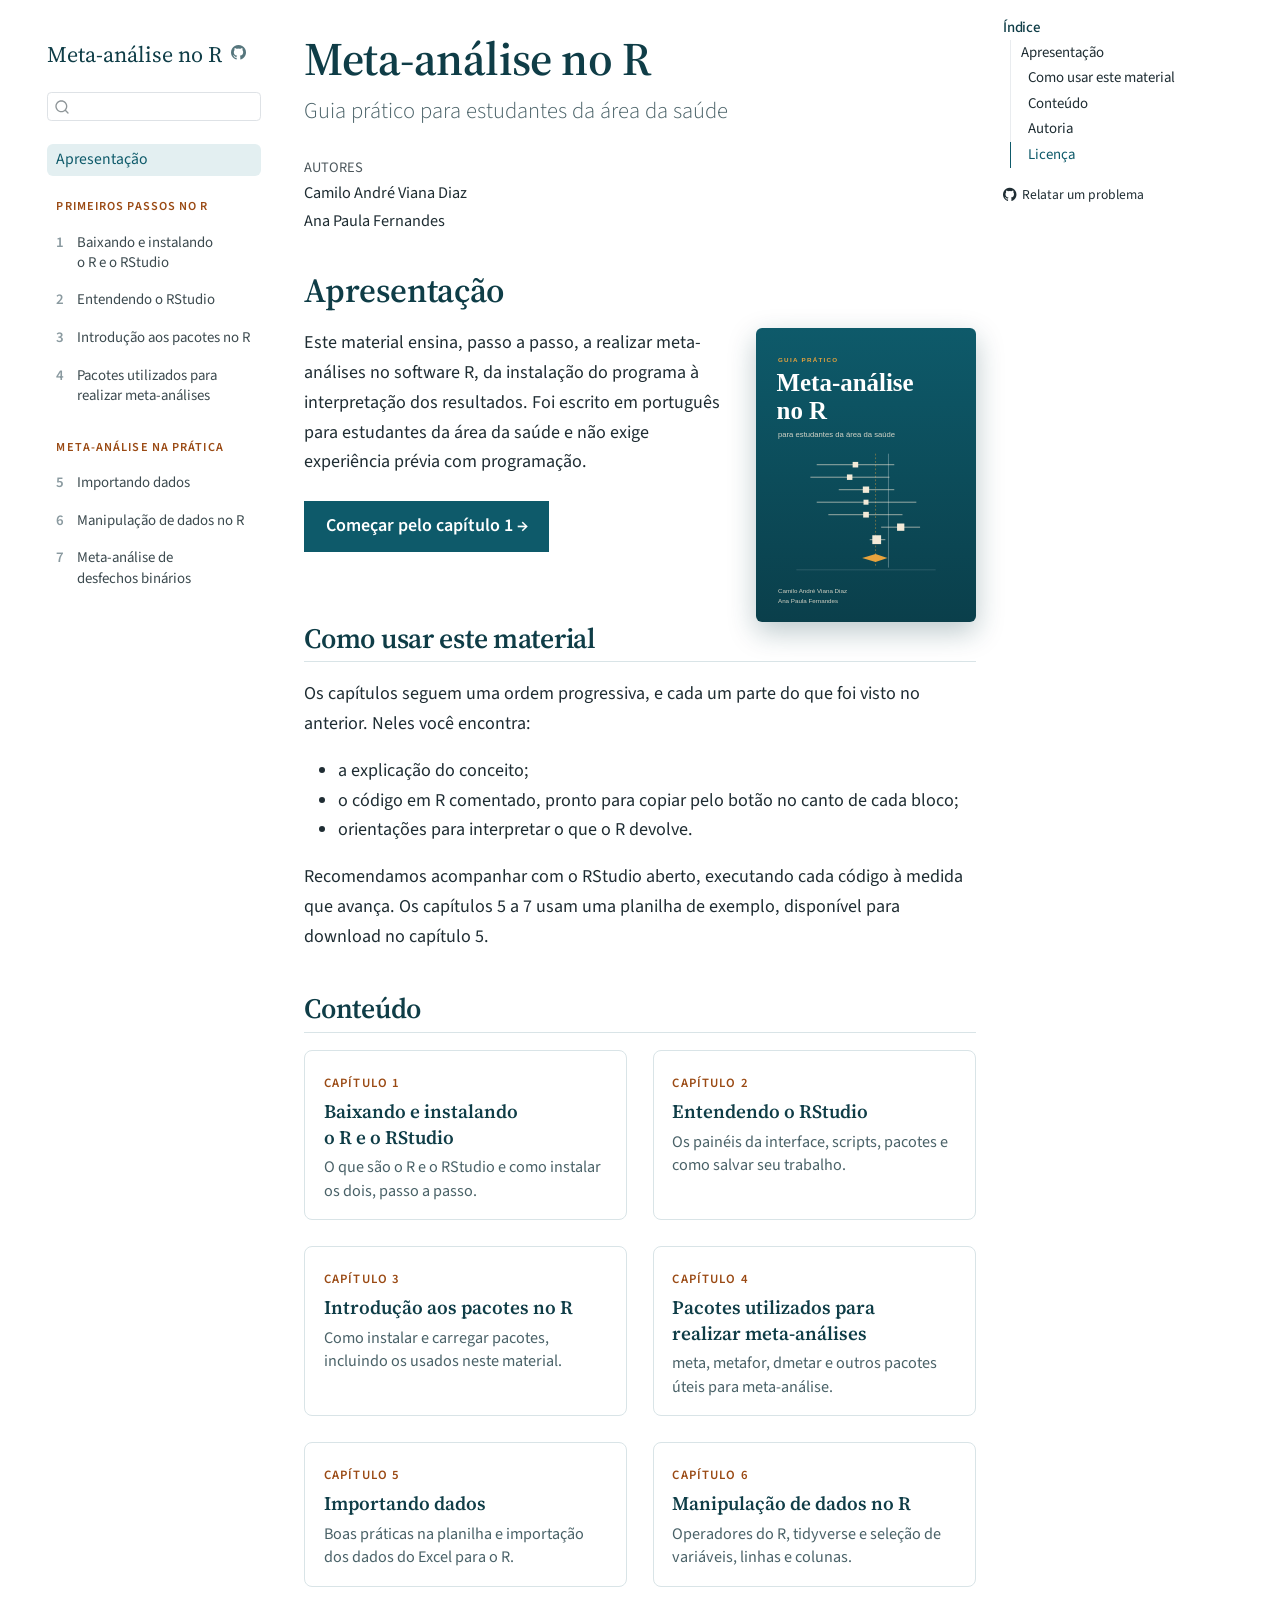
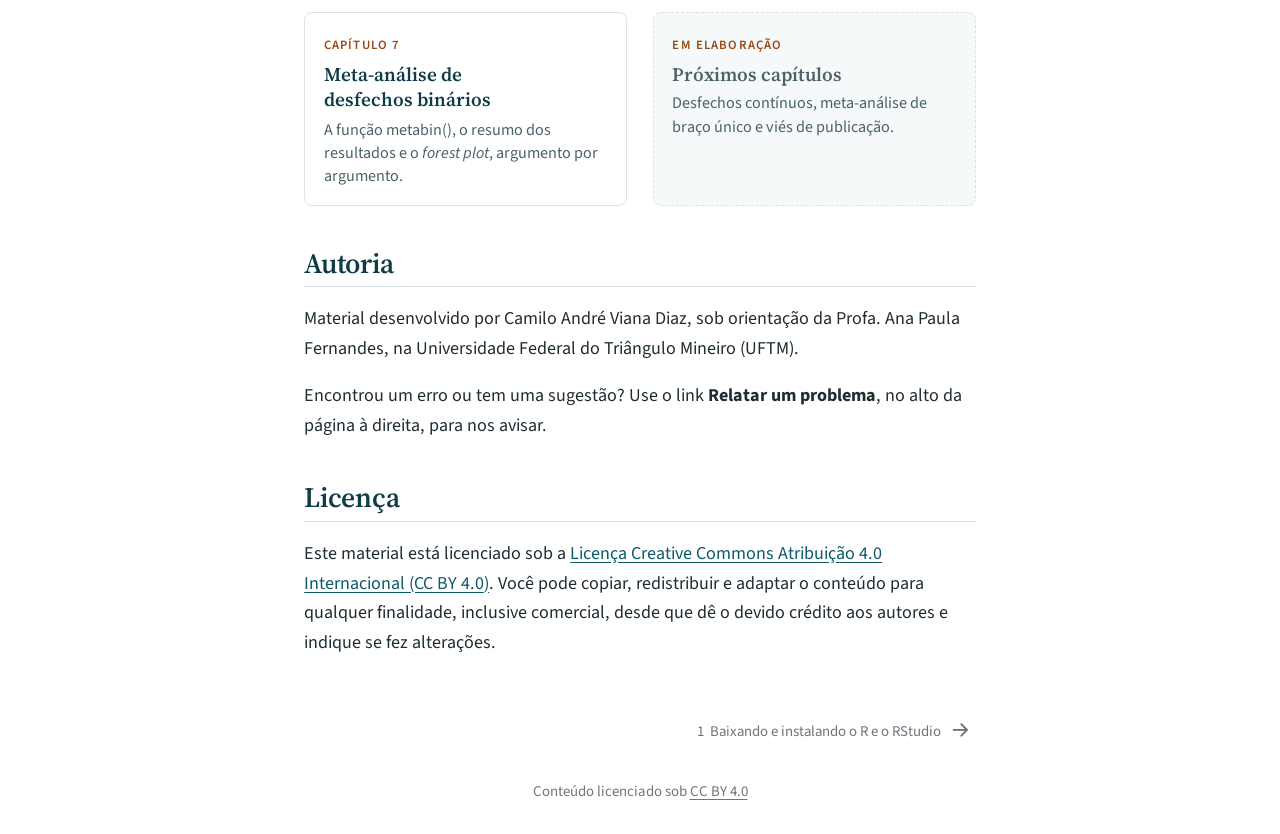
==== commit 87c90d49: "Built site for gh-pages" ====
--- a/index.html
+++ b/index.html
@@ -33,6 +33,7 @@
 <script src="site_libs/quarto-search/quarto-search.js"></script>
 <meta name="quarto:offset" content="./">
 <link href="./cap01-instalando-r-rstudio.html" rel="next">
+<link href="./imagens/favicon.svg" rel="icon" type="image/svg+xml">
 <script src="site_libs/quarto-html/quarto.js" type="module"></script>
 <script src="site_libs/quarto-html/tabsets/tabsets.js" type="module"></script>
 <script src="site_libs/quarto-html/axe/axe-check.js" type="module"></script>
@@ -40,10 +41,10 @@
 <script src="site_libs/quarto-html/tippy.umd.min.js"></script>
 <script src="site_libs/quarto-html/anchor.min.js"></script>
 <link href="site_libs/quarto-html/tippy.css" rel="stylesheet">
-<link href="site_libs/quarto-html/quarto-syntax-highlighting-7b89279ff1a6dce999919e0e67d4d9ec.css" rel="stylesheet" id="quarto-text-highlighting-styles">
+<link href="site_libs/quarto-html/quarto-syntax-highlighting-b311067de9bb61c87081b7a4fd9bc435.css" rel="stylesheet" id="quarto-text-highlighting-styles">
 <script src="site_libs/bootstrap/bootstrap.min.js"></script>
 <link href="site_libs/bootstrap/bootstrap-icons.css" rel="stylesheet">
-<link href="site_libs/bootstrap/bootstrap-bf8030b5a8b8f2de5bceddfb8bf38a1d.min.css" rel="stylesheet" append-hash="true" id="quarto-bootstrap" data-mode="light">
+<link href="site_libs/bootstrap/bootstrap-670e3724db7835d07184ee28e3689933.min.css" rel="stylesheet" append-hash="true" id="quarto-bootstrap" data-mode="light">
 <script id="quarto-search-options" type="application/json">{
   "location": "sidebar",
   "copy-button": false,
@@ -71,6 +72,9 @@
     "search-label": "Procurar"
   }
 }</script>
+<link rel="preconnect" href="https://fonts.googleapis.com">
+<link rel="preconnect" href="https://fonts.gstatic.com" crossorigin="">
+<link href="https://fonts.googleapis.com/css2?family=JetBrains+Mono:wght@400;600&amp;family=Source+Sans+3:ital,wght@0,400;0,600;1,400&amp;family=Source+Serif+4:opsz,wght@8..60,600&amp;display=swap" rel="stylesheet">
 
 
 </head>
@@ -120,48 +124,70 @@
  <span class="menu-text">Apresentação</span></a>
   </div>
 </li>
-        <li class="sidebar-item">
+        <li class="sidebar-item sidebar-item-section">
+      <div class="sidebar-item-container"> 
+            <a class="sidebar-item-text sidebar-link text-start" data-bs-toggle="collapse" data-bs-target="#quarto-sidebar-section-1" role="navigation" aria-expanded="true">
+ <span class="menu-text">Primeiros passos no R</span></a>
+          <a class="sidebar-item-toggle text-start" data-bs-toggle="collapse" data-bs-target="#quarto-sidebar-section-1" role="navigation" aria-expanded="true" aria-label="Alternar seção">
+            <i class="bi bi-chevron-right ms-2"></i>
+          </a> 
+      </div>
+      <ul id="quarto-sidebar-section-1" class="collapse list-unstyled sidebar-section depth1 show">  
+          <li class="sidebar-item">
   <div class="sidebar-item-container"> 
   <a href="./cap01-instalando-r-rstudio.html" class="sidebar-item-text sidebar-link">
  <span class="menu-text"><span class="chapter-number">1</span>&nbsp; <span class="chapter-title">Baixando e instalando o R e o RStudio</span></span></a>
   </div>
 </li>
-        <li class="sidebar-item">
+          <li class="sidebar-item">
   <div class="sidebar-item-container"> 
   <a href="./cap02-entendendo-rstudio.html" class="sidebar-item-text sidebar-link">
  <span class="menu-text"><span class="chapter-number">2</span>&nbsp; <span class="chapter-title">Entendendo o RStudio</span></span></a>
   </div>
 </li>
-        <li class="sidebar-item">
+          <li class="sidebar-item">
   <div class="sidebar-item-container"> 
   <a href="./cap03-introducao-pacotes.html" class="sidebar-item-text sidebar-link">
  <span class="menu-text"><span class="chapter-number">3</span>&nbsp; <span class="chapter-title">Introdução aos pacotes no R</span></span></a>
   </div>
 </li>
-        <li class="sidebar-item">
+          <li class="sidebar-item">
   <div class="sidebar-item-container"> 
   <a href="./cap04-pacotes-metanalise.html" class="sidebar-item-text sidebar-link">
  <span class="menu-text"><span class="chapter-number">4</span>&nbsp; <span class="chapter-title">Pacotes utilizados para realizar meta-análises</span></span></a>
   </div>
 </li>
-        <li class="sidebar-item">
+      </ul>
+  </li>
+        <li class="sidebar-item sidebar-item-section">
+      <div class="sidebar-item-container"> 
+            <a class="sidebar-item-text sidebar-link text-start" data-bs-toggle="collapse" data-bs-target="#quarto-sidebar-section-2" role="navigation" aria-expanded="true">
+ <span class="menu-text">Meta-análise na prática</span></a>
+          <a class="sidebar-item-toggle text-start" data-bs-toggle="collapse" data-bs-target="#quarto-sidebar-section-2" role="navigation" aria-expanded="true" aria-label="Alternar seção">
+            <i class="bi bi-chevron-right ms-2"></i>
+          </a> 
+      </div>
+      <ul id="quarto-sidebar-section-2" class="collapse list-unstyled sidebar-section depth1 show">  
+          <li class="sidebar-item">
   <div class="sidebar-item-container"> 
   <a href="./cap05-importando-dados.html" class="sidebar-item-text sidebar-link">
  <span class="menu-text"><span class="chapter-number">5</span>&nbsp; <span class="chapter-title">Importando dados</span></span></a>
   </div>
 </li>
-        <li class="sidebar-item">
+          <li class="sidebar-item">
   <div class="sidebar-item-container"> 
   <a href="./cap06-manipulacao-dados.html" class="sidebar-item-text sidebar-link">
  <span class="menu-text"><span class="chapter-number">6</span>&nbsp; <span class="chapter-title">Manipulação de dados no R</span></span></a>
   </div>
 </li>
-        <li class="sidebar-item">
+          <li class="sidebar-item">
   <div class="sidebar-item-container"> 
   <a href="./cap07-metanalise-binarios.html" class="sidebar-item-text sidebar-link">
  <span class="menu-text"><span class="chapter-number">7</span>&nbsp; <span class="chapter-title">Meta-análise de desfechos binários</span></span></a>
   </div>
 </li>
+      </ul>
+  </li>
     </ul>
     </div>
 </nav>
@@ -180,7 +206,7 @@
   <li><a href="#licença" id="toc-licença" class="nav-link" data-scroll-target="#licença">Licença</a></li>
   </ul></li>
   </ul>
-<div class="toc-actions"><ul><li><a href="https://github.com/metanalise-r/metanalise-r.github.io/issues/new" class="toc-action"><i class="bi bi-github"></i>Criar uma issue</a></li></ul></div></nav>
+<div class="toc-actions"><ul><li><a href="https://github.com/metanalise-r/metanalise-r.github.io/issues/new" class="toc-action"><i class="bi bi-github"></i>Relatar um problema</a></li></ul></div></nav>
     </div>
 <!-- main -->
 <main class="content" id="quarto-document-content">
@@ -212,9 +238,11 @@
 </header>
 
 
+
 <section id="apresentação" class="level1 unnumbered">
-<h1 class="unnumbered">Apresentação</h1>
+<h1 class="unnumbered">Apresentação</h1><p><img src="imagens/capa.svg" title="Meta-análise no R" class="quarto-cover-image nolightbox img-fluid" alt="Capa do livro Meta-análise no R, com um forest plot estilizado"></p>
 <p>Este material ensina, passo a passo, a realizar meta-análises no software R, da instalação do programa à interpretação dos resultados. Foi escrito em português para estudantes da área da saúde e não exige experiência prévia com programação.</p>
+<p><a href="./cap01-instalando-r-rstudio.html" class="btn btn-primary btn-comecar">Começar pelo capítulo 1 →</a></p>
 <section id="como-usar-este-material" class="level2">
 <h2 class="anchored" data-anchor-id="como-usar-este-material">Como usar este material</h2>
 <p>Os capítulos seguem uma ordem progressiva, e cada um parte do que foi visto no anterior. Neles você encontra:</p>
@@ -227,21 +255,53 @@
 </section>
 <section id="conteúdo" class="level2">
 <h2 class="anchored" data-anchor-id="conteúdo">Conteúdo</h2>
-<ol type="1">
-<li>Baixando e instalando o R e o RStudio</li>
-<li>Entendendo o RStudio</li>
-<li>Introdução aos pacotes no R</li>
-<li>Pacotes utilizados para realizar meta-análises</li>
-<li>Importando dados</li>
-<li>Manipulação de dados no R</li>
-<li>Meta-análise de desfechos binários</li>
-</ol>
-<p>Novos capítulos, sobre desfechos contínuos, meta-análise de braço único e viés de publicação, estão em elaboração.</p>
+<div class="grid cartoes">
+<div class="g-col-12 g-col-md-6 cartao">
+<p><span class="cartao-num">Capítulo 1</span></p>
+<p><span class="cartao-titulo"><a href="./cap01-instalando-r-rstudio.html">Baixando e instalando o R e o RStudio</a></span></p>
+<p><span class="cartao-desc">O que são o R e o RStudio e como instalar os dois, passo a passo.</span></p>
+</div>
+<div class="g-col-12 g-col-md-6 cartao">
+<p><span class="cartao-num">Capítulo 2</span></p>
+<p><span class="cartao-titulo"><a href="./cap02-entendendo-rstudio.html">Entendendo o RStudio</a></span></p>
+<p><span class="cartao-desc">Os painéis da interface, scripts, pacotes e como salvar seu trabalho.</span></p>
+</div>
+<div class="g-col-12 g-col-md-6 cartao">
+<p><span class="cartao-num">Capítulo 3</span></p>
+<p><span class="cartao-titulo"><a href="./cap03-introducao-pacotes.html">Introdução aos pacotes no R</a></span></p>
+<p><span class="cartao-desc">Como instalar e carregar pacotes, incluindo os usados neste material.</span></p>
+</div>
+<div class="g-col-12 g-col-md-6 cartao">
+<p><span class="cartao-num">Capítulo 4</span></p>
+<p><span class="cartao-titulo"><a href="./cap04-pacotes-metanalise.html">Pacotes utilizados para realizar meta-análises</a></span></p>
+<p><span class="cartao-desc">meta, metafor, dmetar e outros pacotes úteis para meta-análise.</span></p>
+</div>
+<div class="g-col-12 g-col-md-6 cartao">
+<p><span class="cartao-num">Capítulo 5</span></p>
+<p><span class="cartao-titulo"><a href="./cap05-importando-dados.html">Importando dados</a></span></p>
+<p><span class="cartao-desc">Boas práticas na planilha e importação dos dados do Excel para o R.</span></p>
+</div>
+<div class="g-col-12 g-col-md-6 cartao">
+<p><span class="cartao-num">Capítulo 6</span></p>
+<p><span class="cartao-titulo"><a href="./cap06-manipulacao-dados.html">Manipulação de dados no R</a></span></p>
+<p><span class="cartao-desc">Operadores do R, tidyverse e seleção de variáveis, linhas e colunas.</span></p>
+</div>
+<div class="g-col-12 g-col-md-6 cartao">
+<p><span class="cartao-num">Capítulo 7</span></p>
+<p><span class="cartao-titulo"><a href="./cap07-metanalise-binarios.html">Meta-análise de desfechos binários</a></span></p>
+<p><span class="cartao-desc">A função metabin(), o resumo dos resultados e o <em>forest plot</em>, argumento por argumento.</span></p>
+</div>
+<div class="g-col-12 g-col-md-6 cartao em-breve">
+<p><span class="cartao-num">Em elaboração</span></p>
+<p><span class="cartao-titulo">Próximos capítulos</span></p>
+<p><span class="cartao-desc">Desfechos contínuos, meta-análise de braço único e viés de publicação.</span></p>
+</div>
+</div>
 </section>
 <section id="autoria" class="level2">
 <h2 class="anchored" data-anchor-id="autoria">Autoria</h2>
 <p>Material desenvolvido por Camilo André Viana Diaz, sob orientação da Profa. Ana Paula Fernandes, na Universidade Federal do Triângulo Mineiro (UFTM).</p>
-<p>Encontrou um erro ou tem uma sugestão? Use o link <strong>Criar uma issue</strong>, no alto da página à direita, para nos avisar.</p>
+<p>Encontrou um erro ou tem uma sugestão? Use o link <strong>Relatar um problema</strong>, no alto da página à direita, para nos avisar.</p>
 </section>
 <section id="licença" class="level2">
 <h2 class="anchored" data-anchor-id="licença">Licença</h2>
@@ -669,7 +729,7 @@
     </div>   
     <div class="nav-footer-center">
 <p>Conteúdo licenciado sob <a href="https://creativecommons.org/licenses/by/4.0/deed.pt-br">CC BY 4.0</a></p>
-<div class="toc-actions d-sm-block d-md-none"><ul><li><a href="https://github.com/metanalise-r/metanalise-r.github.io/issues/new" class="toc-action"><i class="bi bi-github"></i>Criar uma issue</a></li></ul></div></div>
+<div class="toc-actions d-sm-block d-md-none"><ul><li><a href="https://github.com/metanalise-r/metanalise-r.github.io/issues/new" class="toc-action"><i class="bi bi-github"></i>Relatar um problema</a></li></ul></div></div>
     <div class="nav-footer-right">
       &nbsp;
     </div>
--- a/site_libs/quarto-html/quarto-syntax-highlighting-b311067de9bb61c87081b7a4fd9bc435.css
+++ b/site_libs/quarto-html/quarto-syntax-highlighting-b311067de9bb61c87081b7a4fd9bc435.css
@@ -0,0 +1,236 @@
+/* quarto syntax highlight colors */
+:root {
+  --quarto-hl-ot-color: #003B4F;
+  --quarto-hl-at-color: #657422;
+  --quarto-hl-ss-color: #20794D;
+  --quarto-hl-an-color: #5E5E5E;
+  --quarto-hl-fu-color: #4758AB;
+  --quarto-hl-st-color: #20794D;
+  --quarto-hl-cf-color: #003B4F;
+  --quarto-hl-op-color: #5E5E5E;
+  --quarto-hl-er-color: #AD0000;
+  --quarto-hl-bn-color: #AD0000;
+  --quarto-hl-al-color: #AD0000;
+  --quarto-hl-va-color: #111111;
+  --quarto-hl-bu-color: inherit;
+  --quarto-hl-ex-color: inherit;
+  --quarto-hl-pp-color: #AD0000;
+  --quarto-hl-in-color: #5E5E5E;
+  --quarto-hl-vs-color: #20794D;
+  --quarto-hl-wa-color: #5E5E5E;
+  --quarto-hl-do-color: #5E5E5E;
+  --quarto-hl-im-color: #00769E;
+  --quarto-hl-ch-color: #20794D;
+  --quarto-hl-dt-color: #AD0000;
+  --quarto-hl-fl-color: #AD0000;
+  --quarto-hl-co-color: #5E5E5E;
+  --quarto-hl-cv-color: #5E5E5E;
+  --quarto-hl-cn-color: #8f5902;
+  --quarto-hl-sc-color: #5E5E5E;
+  --quarto-hl-dv-color: #AD0000;
+  --quarto-hl-kw-color: #003B4F;
+}
+
+/* other quarto variables */
+:root {
+  --quarto-font-monospace: "JetBrains Mono", SFMono-Regular, Menlo, Consolas, monospace;
+}
+
+/* syntax highlight based on Pandoc's rules */
+pre > code.sourceCode > span {
+  color: #003B4F;
+}
+
+code.sourceCode > span {
+  color: #003B4F;
+}
+
+div.sourceCode,
+div.sourceCode pre.sourceCode {
+  color: #003B4F;
+}
+
+/* Normal */
+code span {
+  color: #003B4F;
+}
+
+/* Alert */
+code span.al {
+  color: #AD0000;
+  font-style: inherit;
+}
+
+/* Annotation */
+code span.an {
+  color: #5E5E5E;
+  font-style: inherit;
+}
+
+/* Attribute */
+code span.at {
+  color: #657422;
+  font-style: inherit;
+}
+
+/* BaseN */
+code span.bn {
+  color: #AD0000;
+  font-style: inherit;
+}
+
+/* BuiltIn */
+code span.bu {
+  font-style: inherit;
+}
+
+/* ControlFlow */
+code span.cf {
+  color: #003B4F;
+  font-weight: bold;
+  font-style: inherit;
+}
+
+/* Char */
+code span.ch {
+  color: #20794D;
+  font-style: inherit;
+}
+
+/* Constant */
+code span.cn {
+  color: #8f5902;
+  font-style: inherit;
+}
+
+/* Comment */
+code span.co {
+  color: #5E5E5E;
+  font-style: inherit;
+}
+
+/* CommentVar */
+code span.cv {
+  color: #5E5E5E;
+  font-style: italic;
+}
+
+/* Documentation */
+code span.do {
+  color: #5E5E5E;
+  font-style: italic;
+}
+
+/* DataType */
+code span.dt {
+  color: #AD0000;
+  font-style: inherit;
+}
+
+/* DecVal */
+code span.dv {
+  color: #AD0000;
+  font-style: inherit;
+}
+
+/* Error */
+code span.er {
+  color: #AD0000;
+  font-style: inherit;
+}
+
+/* Extension */
+code span.ex {
+  font-style: inherit;
+}
+
+/* Float */
+code span.fl {
+  color: #AD0000;
+  font-style: inherit;
+}
+
+/* Function */
+code span.fu {
+  color: #4758AB;
+  font-style: inherit;
+}
+
+/* Import */
+code span.im {
+  color: #00769E;
+  font-style: inherit;
+}
+
+/* Information */
+code span.in {
+  color: #5E5E5E;
+  font-style: inherit;
+}
+
+/* Keyword */
+code span.kw {
+  color: #003B4F;
+  font-weight: bold;
+  font-style: inherit;
+}
+
+/* Operator */
+code span.op {
+  color: #5E5E5E;
+  font-style: inherit;
+}
+
+/* Other */
+code span.ot {
+  color: #003B4F;
+  font-style: inherit;
+}
+
+/* Preprocessor */
+code span.pp {
+  color: #AD0000;
+  font-style: inherit;
+}
+
+/* SpecialChar */
+code span.sc {
+  color: #5E5E5E;
+  font-style: inherit;
+}
+
+/* SpecialString */
+code span.ss {
+  color: #20794D;
+  font-style: inherit;
+}
+
+/* String */
+code span.st {
+  color: #20794D;
+  font-style: inherit;
+}
+
+/* Variable */
+code span.va {
+  color: #111111;
+  font-style: inherit;
+}
+
+/* VerbatimString */
+code span.vs {
+  color: #20794D;
+  font-style: inherit;
+}
+
+/* Warning */
+code span.wa {
+  color: #5E5E5E;
+  font-style: italic;
+}
+
+.prevent-inlining {
+  content: "</";
+}
+
+/*# sourceMappingURL=03b29b74e27b48be120c842e5f7c568a.css.map */
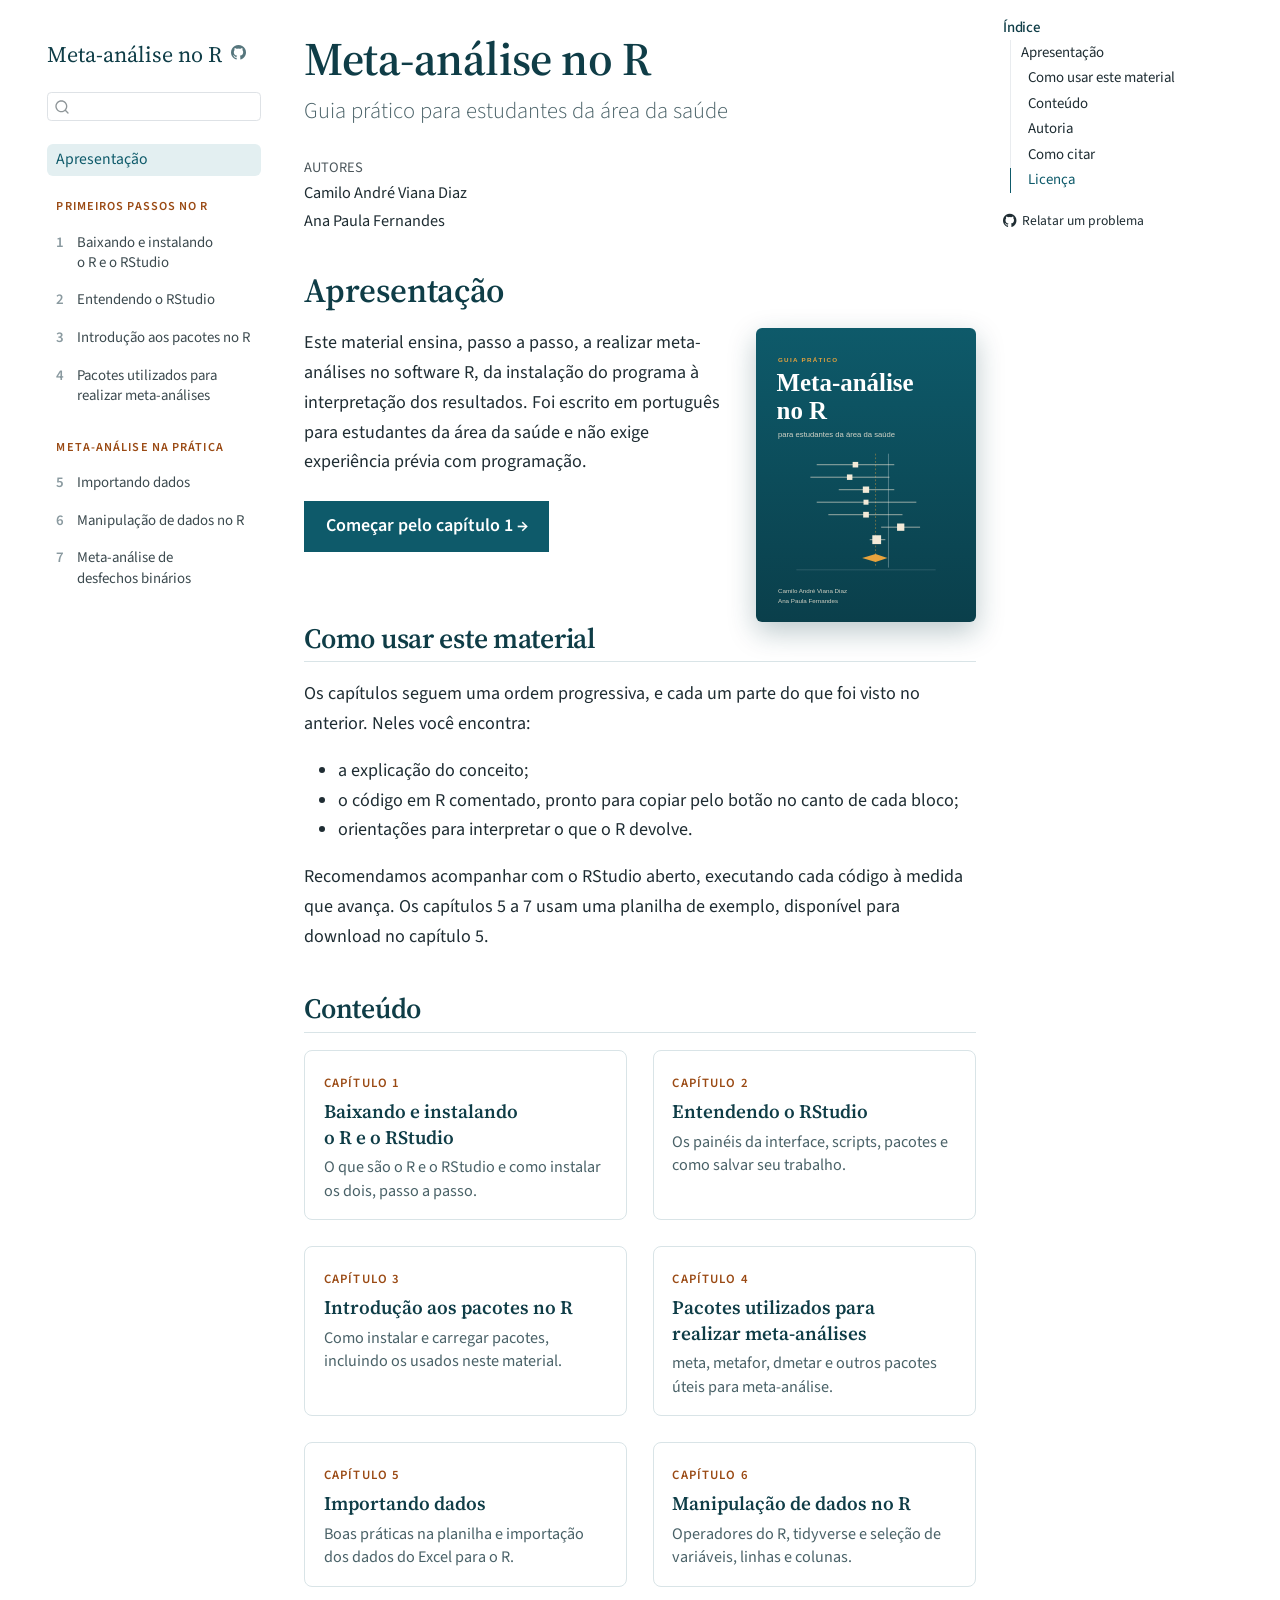
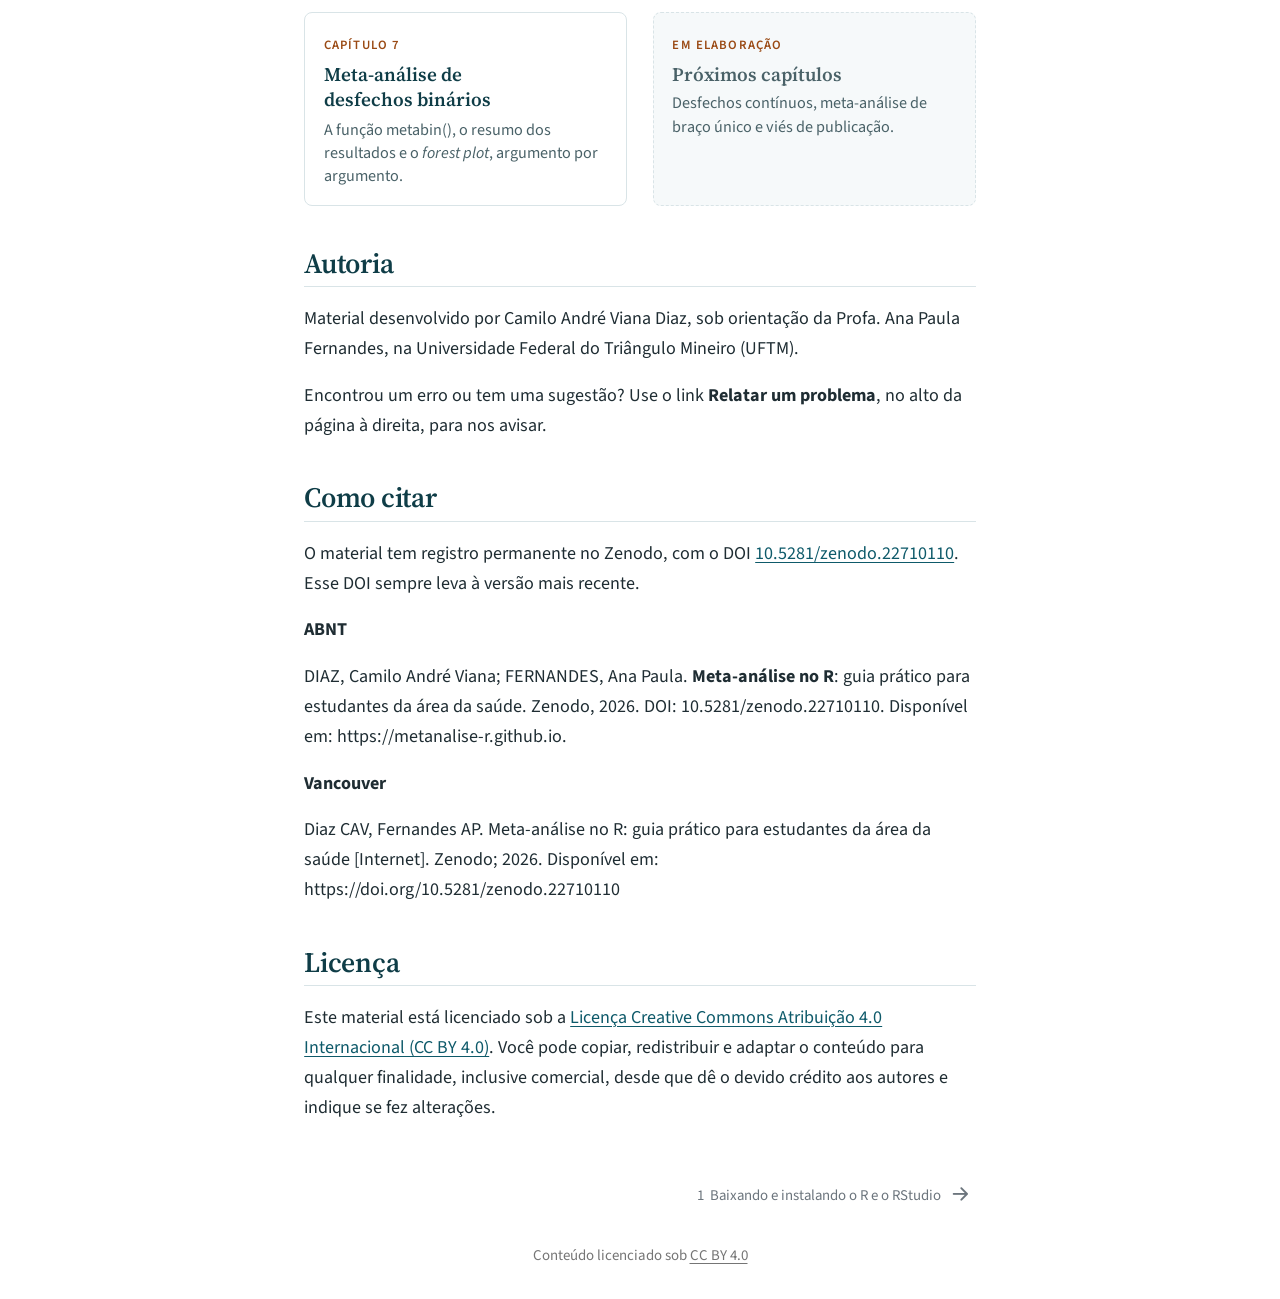
==== commit d69cb398: "Built site for gh-pages" ====
--- a/index.html
+++ b/index.html
@@ -203,6 +203,7 @@
   <li><a href="#como-usar-este-material" id="toc-como-usar-este-material" class="nav-link" data-scroll-target="#como-usar-este-material">Como usar este material</a></li>
   <li><a href="#conteúdo" id="toc-conteúdo" class="nav-link" data-scroll-target="#conteúdo">Conteúdo</a></li>
   <li><a href="#autoria" id="toc-autoria" class="nav-link" data-scroll-target="#autoria">Autoria</a></li>
+  <li><a href="#como-citar" id="toc-como-citar" class="nav-link" data-scroll-target="#como-citar">Como citar</a></li>
   <li><a href="#licença" id="toc-licença" class="nav-link" data-scroll-target="#licença">Licença</a></li>
   </ul></li>
   </ul>
@@ -302,6 +303,14 @@
 <h2 class="anchored" data-anchor-id="autoria">Autoria</h2>
 <p>Material desenvolvido por Camilo André Viana Diaz, sob orientação da Profa. Ana Paula Fernandes, na Universidade Federal do Triângulo Mineiro (UFTM).</p>
 <p>Encontrou um erro ou tem uma sugestão? Use o link <strong>Relatar um problema</strong>, no alto da página à direita, para nos avisar.</p>
+</section>
+<section id="como-citar" class="level2">
+<h2 class="anchored" data-anchor-id="como-citar">Como citar</h2>
+<p>O material tem registro permanente no Zenodo, com o DOI <a href="https://doi.org/10.5281/zenodo.22710110">10.5281/zenodo.22710110</a>. Esse DOI sempre leva à versão mais recente.</p>
+<p><strong>ABNT</strong></p>
+<p>DIAZ, Camilo André Viana; FERNANDES, Ana Paula. <strong>Meta-análise no R</strong>: guia prático para estudantes da área da saúde. Zenodo, 2026. DOI: 10.5281/zenodo.22710110. Disponível em: https://metanalise-r.github.io.</p>
+<p><strong>Vancouver</strong></p>
+<p>Diaz CAV, Fernandes AP. Meta-análise no R: guia prático para estudantes da área da saúde [Internet]. Zenodo; 2026. Disponível em: https://doi.org/10.5281/zenodo.22710110</p>
 </section>
 <section id="licença" class="level2">
 <h2 class="anchored" data-anchor-id="licença">Licença</h2>
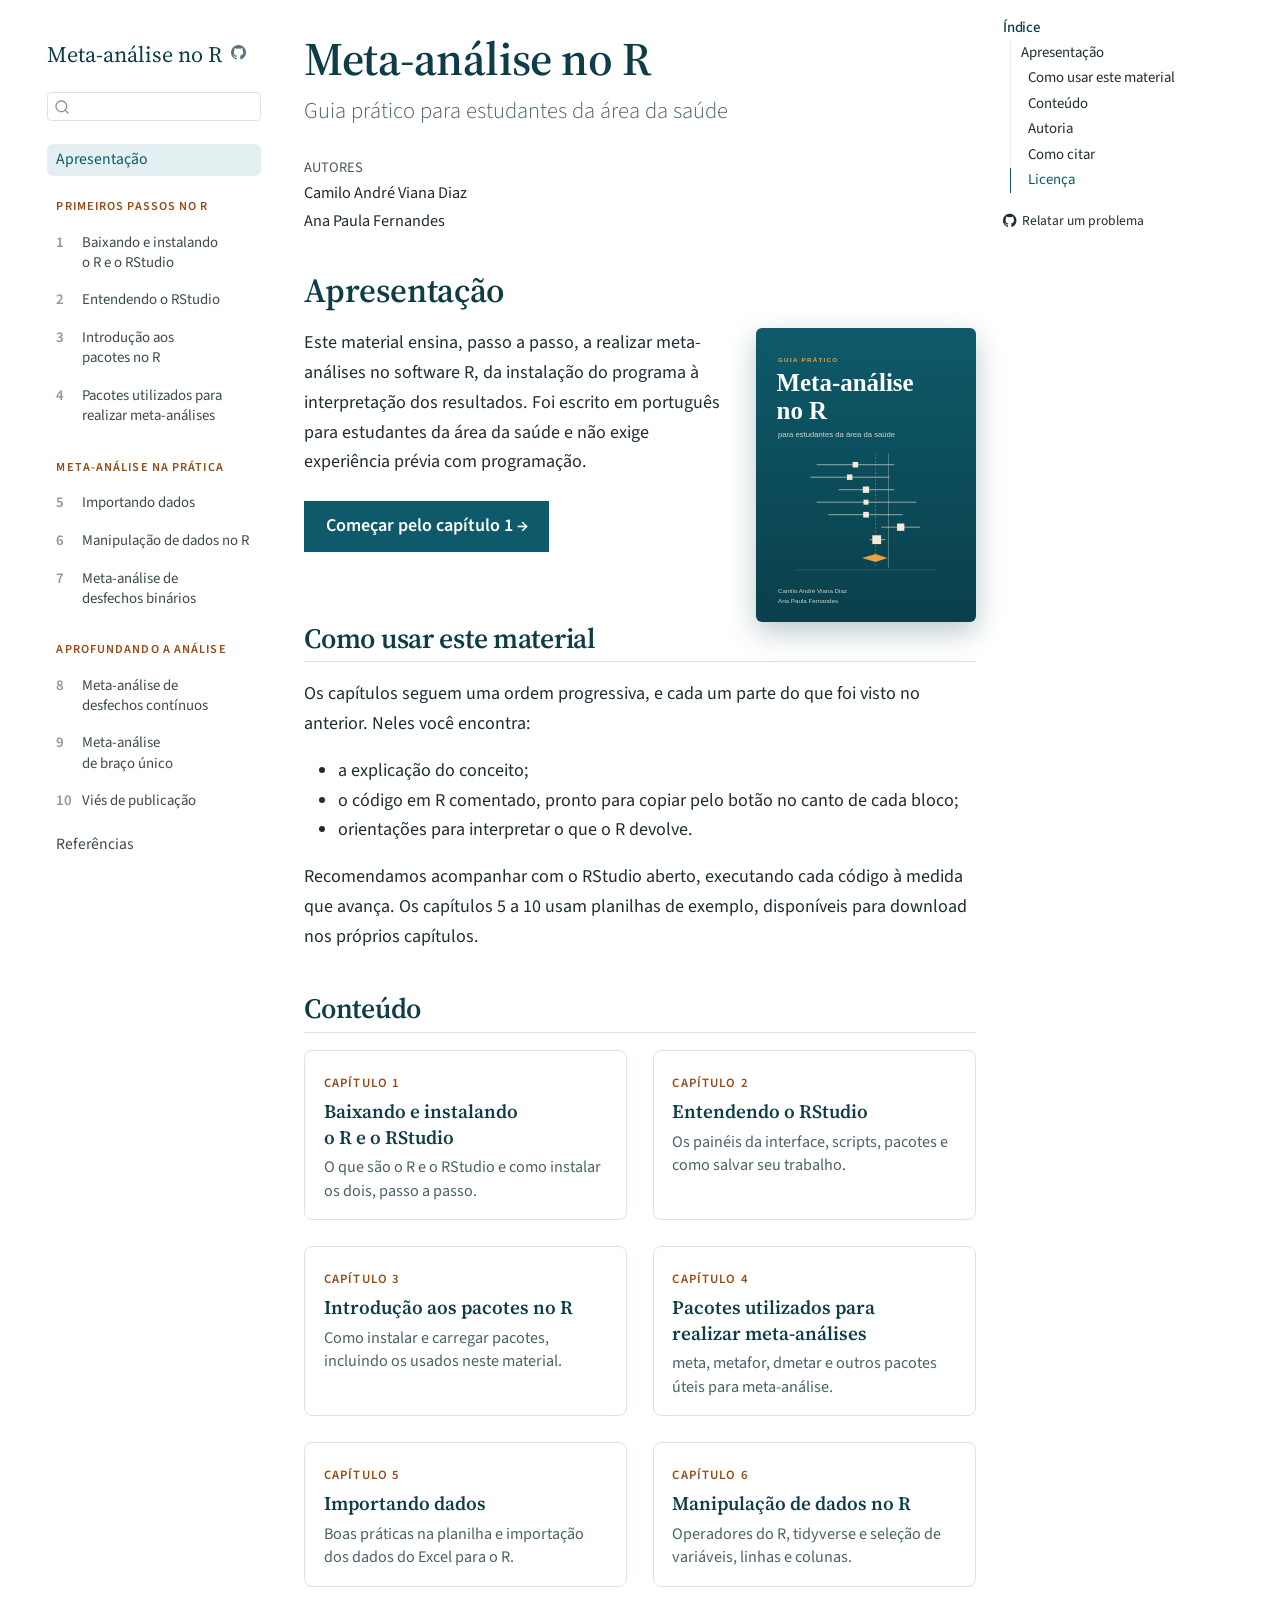
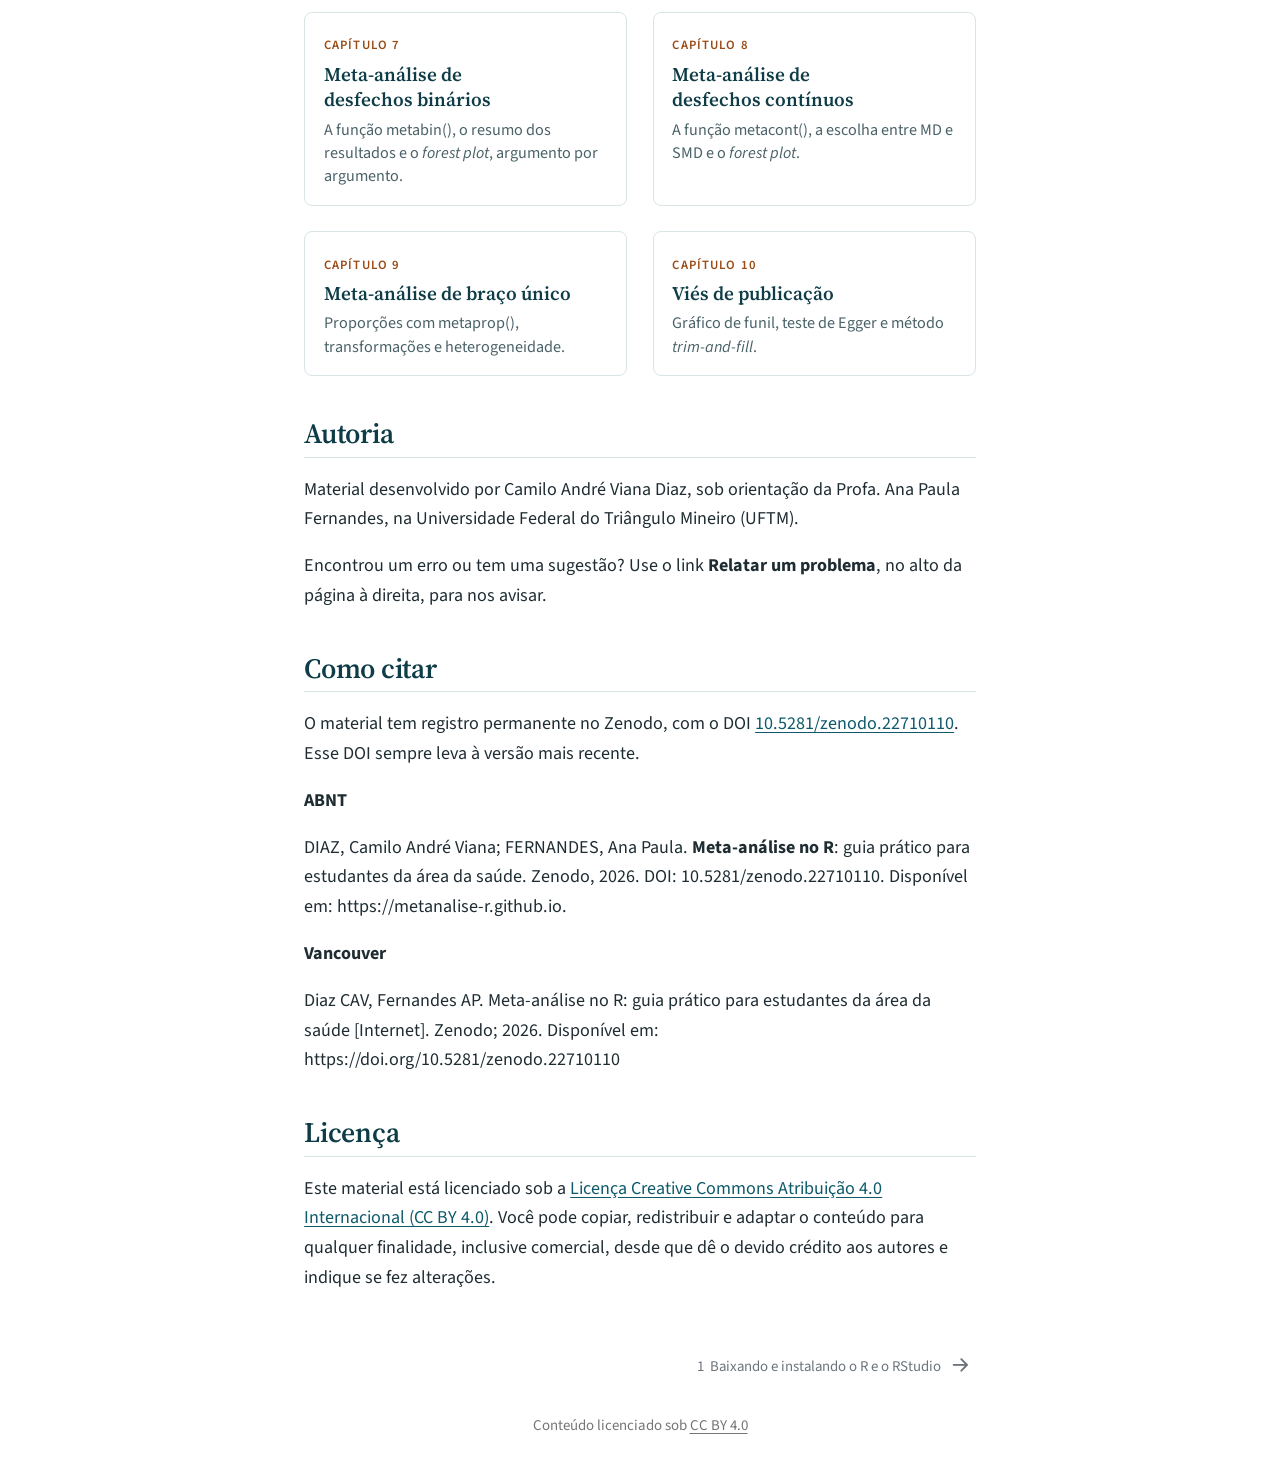
==== commit 29074b39: "Built site for gh-pages" ====
--- a/index.html
+++ b/index.html
@@ -44,7 +44,7 @@
 <link href="site_libs/quarto-html/quarto-syntax-highlighting-b311067de9bb61c87081b7a4fd9bc435.css" rel="stylesheet" id="quarto-text-highlighting-styles">
 <script src="site_libs/bootstrap/bootstrap.min.js"></script>
 <link href="site_libs/bootstrap/bootstrap-icons.css" rel="stylesheet">
-<link href="site_libs/bootstrap/bootstrap-670e3724db7835d07184ee28e3689933.min.css" rel="stylesheet" append-hash="true" id="quarto-bootstrap" data-mode="light">
+<link href="site_libs/bootstrap/bootstrap-8f8930871a6f83626bb31d1f1603a1c0.min.css" rel="stylesheet" append-hash="true" id="quarto-bootstrap" data-mode="light">
 <script id="quarto-search-options" type="application/json">{
   "location": "sidebar",
   "copy-button": false,
@@ -188,6 +188,41 @@
 </li>
       </ul>
   </li>
+        <li class="sidebar-item sidebar-item-section">
+      <div class="sidebar-item-container"> 
+            <a class="sidebar-item-text sidebar-link text-start" data-bs-toggle="collapse" data-bs-target="#quarto-sidebar-section-3" role="navigation" aria-expanded="true">
+ <span class="menu-text">Aprofundando a análise</span></a>
+          <a class="sidebar-item-toggle text-start" data-bs-toggle="collapse" data-bs-target="#quarto-sidebar-section-3" role="navigation" aria-expanded="true" aria-label="Alternar seção">
+            <i class="bi bi-chevron-right ms-2"></i>
+          </a> 
+      </div>
+      <ul id="quarto-sidebar-section-3" class="collapse list-unstyled sidebar-section depth1 show">  
+          <li class="sidebar-item">
+  <div class="sidebar-item-container"> 
+  <a href="./cap08-metanalise-continuos.html" class="sidebar-item-text sidebar-link">
+ <span class="menu-text"><span class="chapter-number">8</span>&nbsp; <span class="chapter-title">Meta-análise de desfechos contínuos</span></span></a>
+  </div>
+</li>
+          <li class="sidebar-item">
+  <div class="sidebar-item-container"> 
+  <a href="./cap09-metanalise-braco-unico.html" class="sidebar-item-text sidebar-link">
+ <span class="menu-text"><span class="chapter-number">9</span>&nbsp; <span class="chapter-title">Meta-análise de braço único</span></span></a>
+  </div>
+</li>
+          <li class="sidebar-item">
+  <div class="sidebar-item-container"> 
+  <a href="./cap10-vies-publicacao.html" class="sidebar-item-text sidebar-link">
+ <span class="menu-text"><span class="chapter-number">10</span>&nbsp; <span class="chapter-title">Viés de publicação</span></span></a>
+  </div>
+</li>
+      </ul>
+  </li>
+        <li class="sidebar-item">
+  <div class="sidebar-item-container"> 
+  <a href="./referencias.html" class="sidebar-item-text sidebar-link">
+ <span class="menu-text">Referências</span></a>
+  </div>
+</li>
     </ul>
     </div>
 </nav>
@@ -252,7 +287,7 @@
 <li>o código em R comentado, pronto para copiar pelo botão no canto de cada bloco;</li>
 <li>orientações para interpretar o que o R devolve.</li>
 </ul>
-<p>Recomendamos acompanhar com o RStudio aberto, executando cada código à medida que avança. Os capítulos 5 a 7 usam uma planilha de exemplo, disponível para download no capítulo 5.</p>
+<p>Recomendamos acompanhar com o RStudio aberto, executando cada código à medida que avança. Os capítulos 5 a 10 usam planilhas de exemplo, disponíveis para download nos próprios capítulos.</p>
 </section>
 <section id="conteúdo" class="level2">
 <h2 class="anchored" data-anchor-id="conteúdo">Conteúdo</h2>
@@ -292,10 +327,20 @@
 <p><span class="cartao-titulo"><a href="./cap07-metanalise-binarios.html">Meta-análise de desfechos binários</a></span></p>
 <p><span class="cartao-desc">A função metabin(), o resumo dos resultados e o <em>forest plot</em>, argumento por argumento.</span></p>
 </div>
-<div class="g-col-12 g-col-md-6 cartao em-breve">
-<p><span class="cartao-num">Em elaboração</span></p>
-<p><span class="cartao-titulo">Próximos capítulos</span></p>
-<p><span class="cartao-desc">Desfechos contínuos, meta-análise de braço único e viés de publicação.</span></p>
+<div class="g-col-12 g-col-md-6 cartao">
+<p><span class="cartao-num">Capítulo 8</span></p>
+<p><span class="cartao-titulo"><a href="./cap08-metanalise-continuos.html">Meta-análise de desfechos contínuos</a></span></p>
+<p><span class="cartao-desc">A função metacont(), a escolha entre MD e SMD e o <em>forest plot</em>.</span></p>
+</div>
+<div class="g-col-12 g-col-md-6 cartao">
+<p><span class="cartao-num">Capítulo 9</span></p>
+<p><span class="cartao-titulo"><a href="./cap09-metanalise-braco-unico.html">Meta-análise de braço único</a></span></p>
+<p><span class="cartao-desc">Proporções com metaprop(), transformações e heterogeneidade.</span></p>
+</div>
+<div class="g-col-12 g-col-md-6 cartao">
+<p><span class="cartao-num">Capítulo 10</span></p>
+<p><span class="cartao-titulo"><a href="./cap10-vies-publicacao.html">Viés de publicação</a></span></p>
+<p><span class="cartao-desc">Gráfico de funil, teste de Egger e método <em>trim-and-fill</em>.</span></p>
 </div>
 </div>
 </section>
